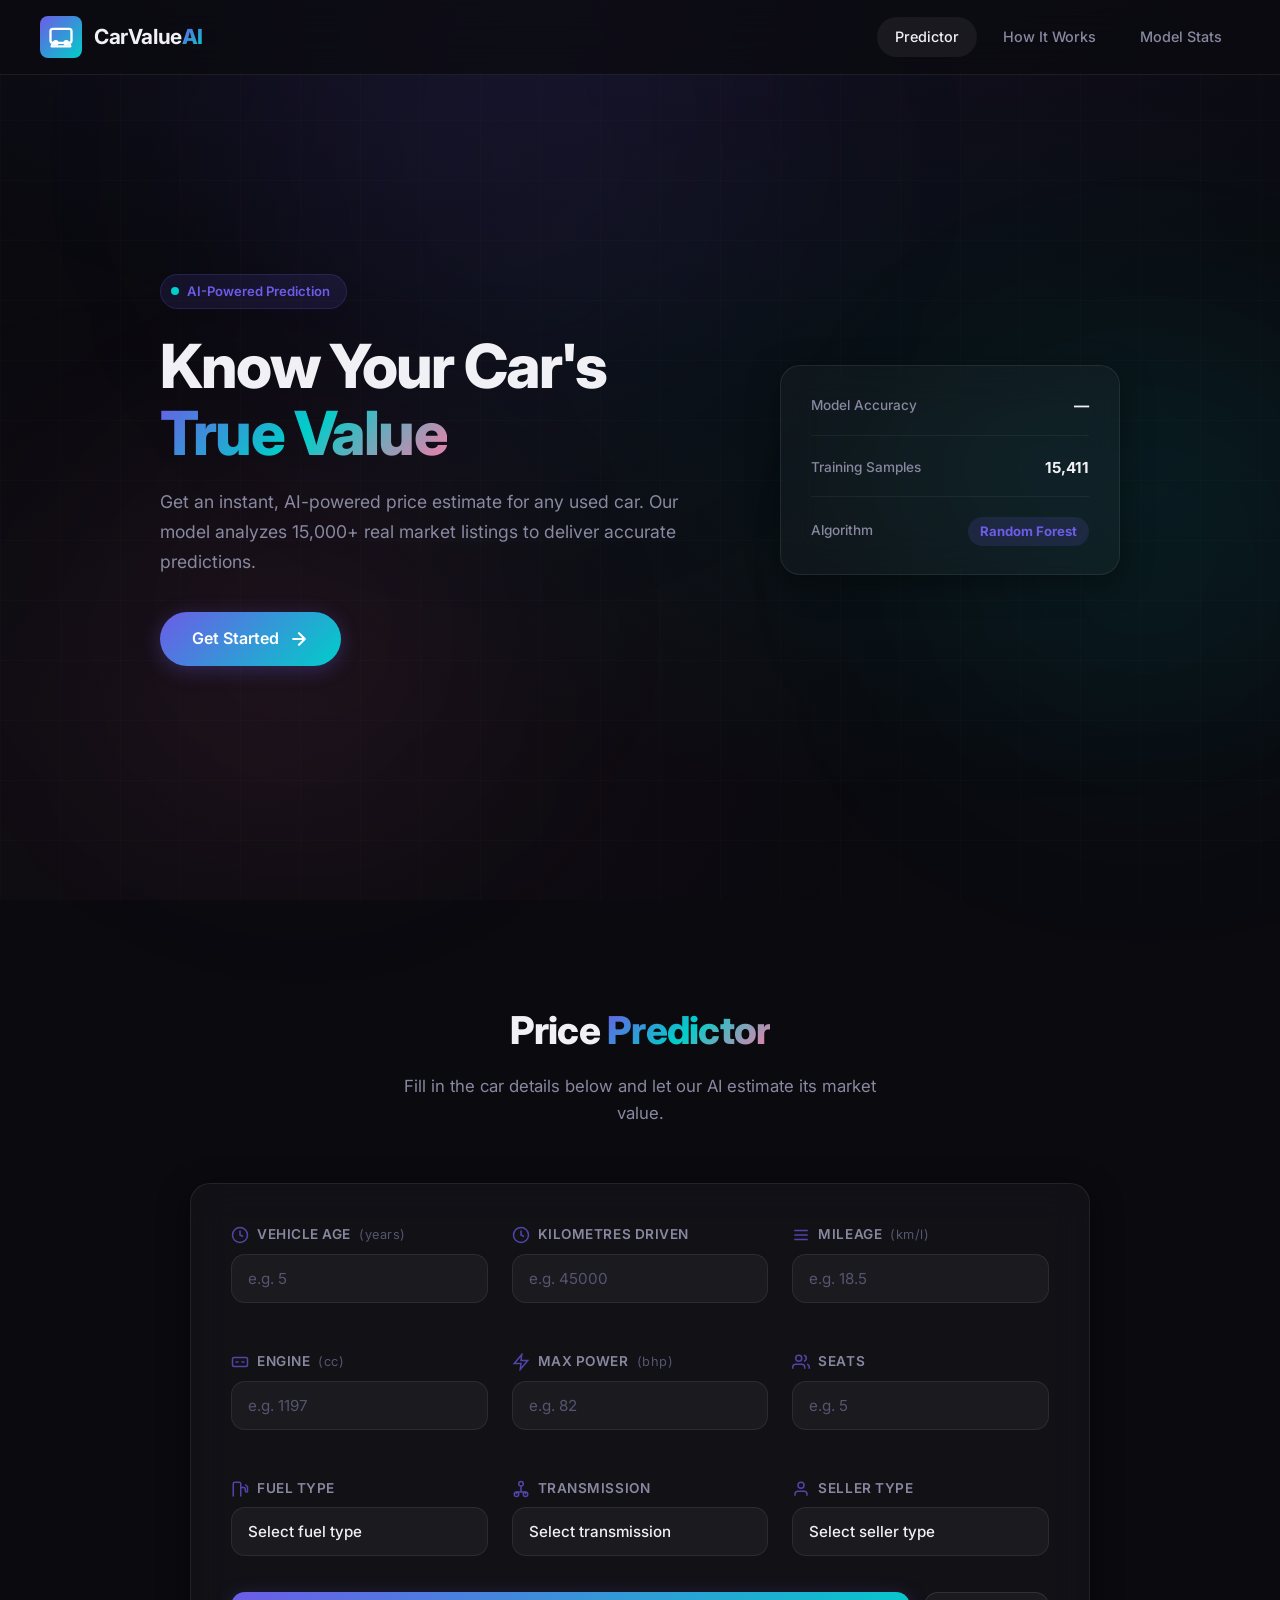
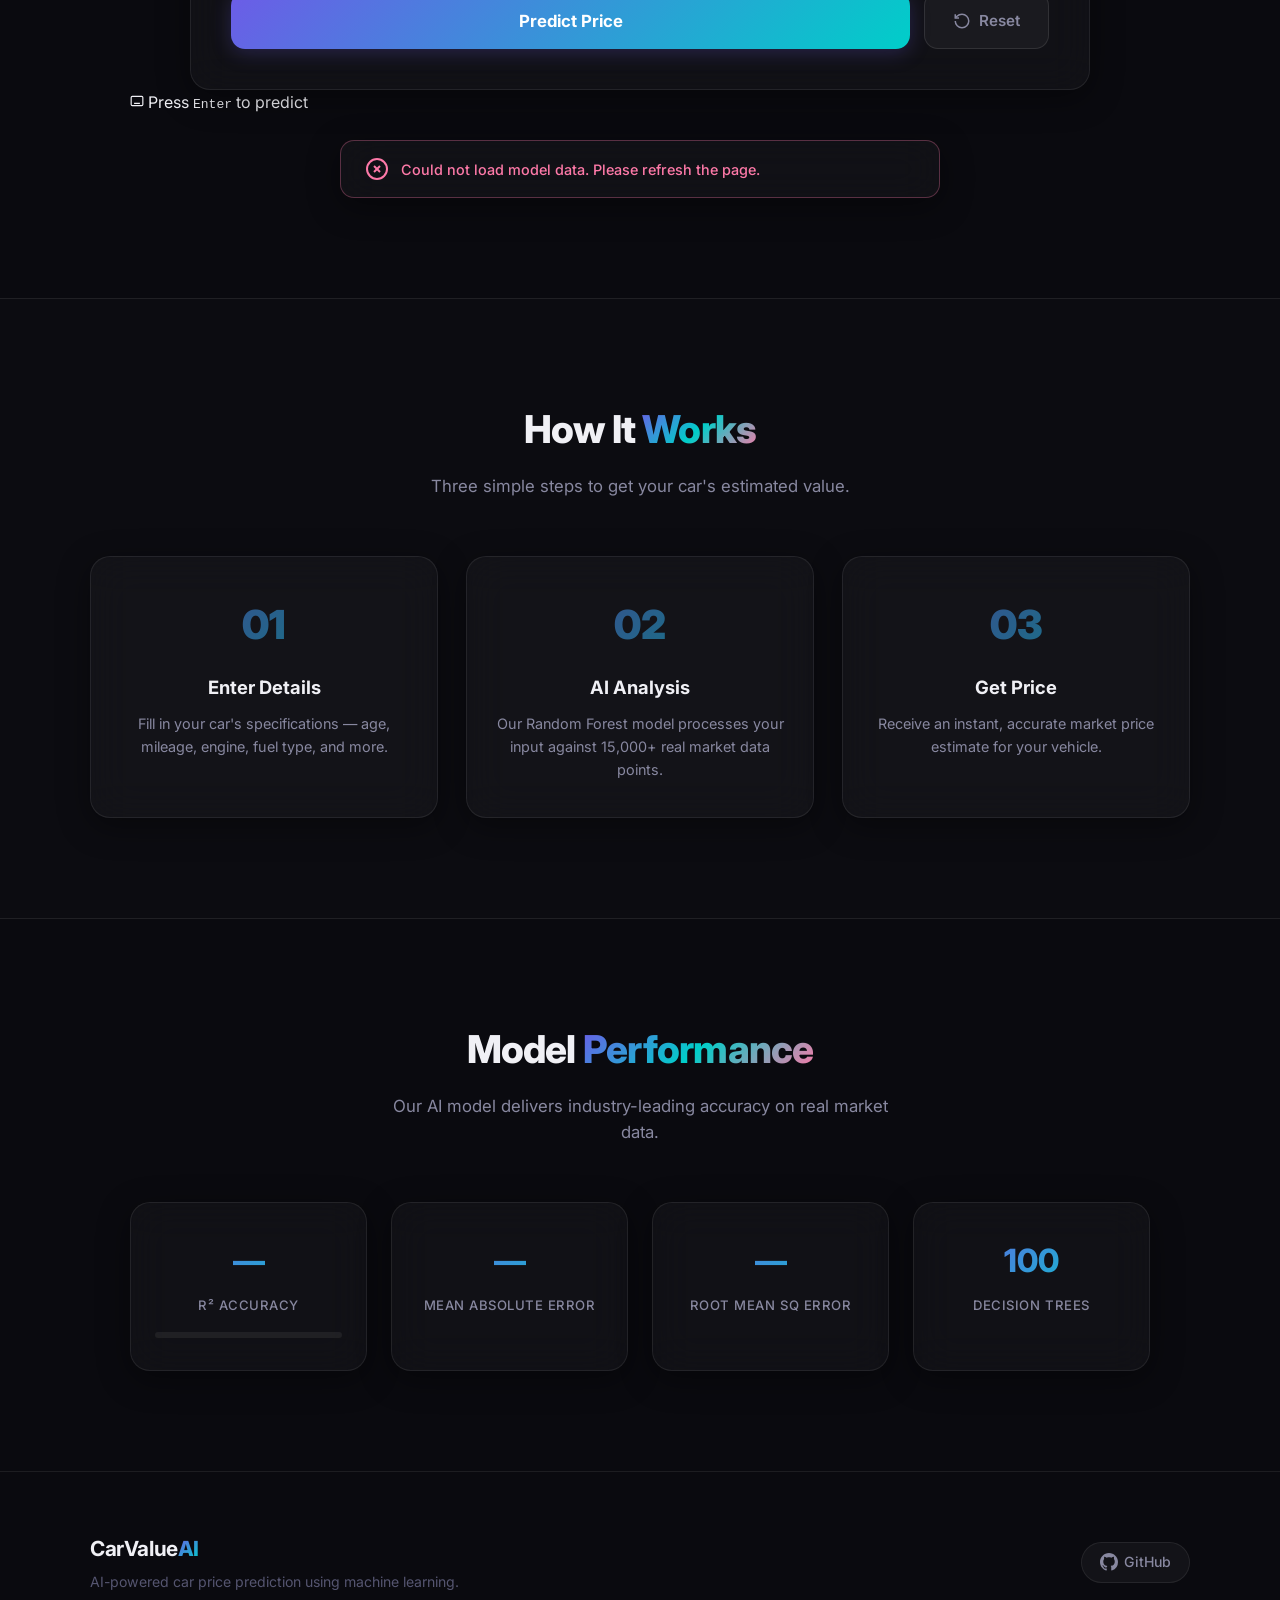
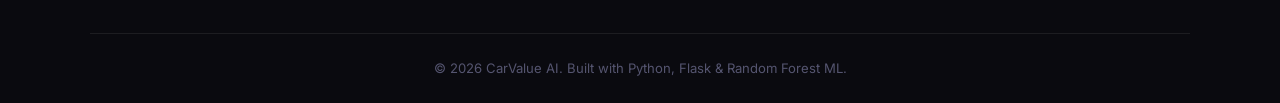
==== templates/index.html @ f53f53c6 "feat: add keyboard shortcut hint below prediction form" ====
<!DOCTYPE html>
<html lang="en">
<head>
    <meta charset="UTF-8">
    <meta name="viewport" content="width=device-width, initial-scale=1.0">
    <meta name="description" content="Predict the current market price of any used car using AI-powered machine learning. Enter car details and get instant price estimates.">
    <title>CarValue AI — Used Car Price Predictor</title>
    <link rel="icon" href="data:image/svg+xml,<svg xmlns='http://www.w3.org/2000/svg' viewBox='0 0 100 100'><text y='.9em' font-size='90'>🏎️</text></svg>">
    <meta name="theme-color" content="#6c5ce7">
    <meta property="og:title" content="CarValue AI — Used Car Price Predictor">
    <meta property="og:description" content="AI-powered car price prediction using Random Forest ML. Get instant estimates for any used car.">
    <meta property="og:type" content="website">
    <link rel="preconnect" href="https://fonts.googleapis.com">
    <link rel="preconnect" href="https://fonts.gstatic.com" crossorigin>
    <link href="https://fonts.googleapis.com/css2?family=Inter:wght@300;400;500;600;700;800;900&display=swap" rel="stylesheet">
    <link rel="stylesheet" href="/static/css/style.css">
</head>
<body>

    <!-- ========== BACKGROUND EFFECTS ========== -->
    <div class="bg-gradient"></div>
    <div class="bg-grid"></div>
    <div class="glow glow-1"></div>
    <div class="glow glow-2"></div>
    <div class="glow glow-3"></div>

    <!-- ========== NAVBAR ========== -->
    <nav class="navbar" id="navbar">
        <div class="nav-brand">
            <div class="brand-icon">
                <svg width="28" height="28" viewBox="0 0 24 24" fill="none" stroke="currentColor" stroke-width="2" stroke-linecap="round" stroke-linejoin="round">
                    <path d="M5 17h14M5 17a2 2 0 0 1-2-2V7a2 2 0 0 1 2-2h14a2 2 0 0 1 2 2v8a2 2 0 0 1-2 2M5 17l-1 3h16l-1-3"/>
                    <circle cx="7.5" cy="17" r="1.5"/><circle cx="16.5" cy="17" r="1.5"/>
                </svg>
            </div>
            <span class="brand-name">CarValue<span class="brand-ai">AI</span></span>
        </div>
        <div class="nav-links">
            <a href="#predictor" class="nav-link active">Predictor</a>
            <a href="#how-it-works" class="nav-link">How It Works</a>
            <a href="#model-stats" class="nav-link">Model Stats</a>
        </div>
    </nav>

    <!-- ========== HERO ========== -->
    <header class="hero" id="hero">
        <div class="hero-content">
            <div class="hero-badge">
                <span class="badge-dot"></span>
                AI-Powered Prediction
            </div>
            <h1 class="hero-title">
                Know Your Car's
                <span class="gradient-text">True Value</span>
            </h1>
            <p class="hero-subtitle">
                Get an instant, AI-powered price estimate for any used car. 
                Our model analyzes 15,000+ real market listings to deliver accurate predictions.
            </p>
            <a href="#predictor" class="hero-cta" id="hero-cta">
                <span>Get Started</span>
                <svg width="20" height="20" viewBox="0 0 24 24" fill="none" stroke="currentColor" stroke-width="2.5" stroke-linecap="round" stroke-linejoin="round">
                    <path d="M5 12h14M12 5l7 7-7 7"/>
                </svg>
            </a>
        </div>
        <div class="hero-visual">
            <div class="hero-card glass">
                <div class="metric-row">
                    <span class="metric-label">Model Accuracy</span>
                    <span class="metric-value" id="hero-r2">—</span>
                </div>
                <div class="metric-row">
                    <span class="metric-label">Training Samples</span>
                    <span class="metric-value">15,411</span>
                </div>
                <div class="metric-row">
                    <span class="metric-label">Algorithm</span>
                    <span class="metric-value algo-badge">Random Forest</span>
                </div>
            </div>
        </div>
    </header>

    <!-- ========== PREDICTOR SECTION ========== -->
    <section class="section" id="predictor">
        <div class="section-header">
            <h2 class="section-title">Price <span class="gradient-text">Predictor</span></h2>
            <p class="section-desc">Fill in the car details below and let our AI estimate its market value.</p>
        </div>

        <form class="predictor-form glass" id="predict-form" autocomplete="off">
            <div class="form-grid">
                <!-- Vehicle Age -->
                <div class="form-group" id="group-vehicle_age">
                    <label class="form-label" for="vehicle_age">
                        <svg width="18" height="18" viewBox="0 0 24 24" fill="none" stroke="currentColor" stroke-width="2"><circle cx="12" cy="12" r="10"/><polyline points="12 6 12 12 16 14"/></svg>
                        Vehicle Age <span class="unit">(years)</span>
                    </label>
                    <input type="number" id="vehicle_age" name="vehicle_age" class="form-input" placeholder="e.g. 5" min="0" max="30" step="1" required>
                    <span class="form-hint" id="hint-vehicle_age"></span>
                </div>

                <!-- Km Driven -->
                <div class="form-group" id="group-km_driven">
                    <label class="form-label" for="km_driven">
                        <svg width="18" height="18" viewBox="0 0 24 24" fill="none" stroke="currentColor" stroke-width="2"><path d="M12 22c5.523 0 10-4.477 10-10S17.523 2 12 2 2 6.477 2 12s4.477 10 10 10z"/><path d="M12 6v6l4 2"/></svg>
                        Kilometres Driven
                    </label>
                    <input type="number" id="km_driven" name="km_driven" class="form-input" placeholder="e.g. 45000" min="0" step="500" required>
                    <span class="form-hint" id="hint-km_driven"></span>
                </div>

                <!-- Mileage -->
                <div class="form-group" id="group-mileage">
                    <label class="form-label" for="mileage">
                        <svg width="18" height="18" viewBox="0 0 24 24" fill="none" stroke="currentColor" stroke-width="2"><path d="M3 12h18M3 6h18M3 18h18"/></svg>
                        Mileage <span class="unit">(km/l)</span>
                    </label>
                    <input type="number" id="mileage" name="mileage" class="form-input" placeholder="e.g. 18.5" min="0" step="0.1" required>
                    <span class="form-hint" id="hint-mileage"></span>
                </div>

                <!-- Engine -->
                <div class="form-group" id="group-engine">
                    <label class="form-label" for="engine">
                        <svg width="18" height="18" viewBox="0 0 24 24" fill="none" stroke="currentColor" stroke-width="2"><rect x="2" y="6" width="20" height="12" rx="2"/><path d="M6 12h4M14 12h4"/></svg>
                        Engine <span class="unit">(cc)</span>
                    </label>
                    <input type="number" id="engine" name="engine" class="form-input" placeholder="e.g. 1197" min="0" step="1" required>
                    <span class="form-hint" id="hint-engine"></span>
                </div>

                <!-- Max Power -->
                <div class="form-group" id="group-max_power">
                    <label class="form-label" for="max_power">
                        <svg width="18" height="18" viewBox="0 0 24 24" fill="none" stroke="currentColor" stroke-width="2"><polygon points="13 2 3 14 12 14 11 22 21 10 12 10 13 2"/></svg>
                        Max Power <span class="unit">(bhp)</span>
                    </label>
                    <input type="number" id="max_power" name="max_power" class="form-input" placeholder="e.g. 82" min="0" step="0.1" required>
                    <span class="form-hint" id="hint-max_power"></span>
                </div>

                <!-- Seats -->
                <div class="form-group" id="group-seats">
                    <label class="form-label" for="seats">
                        <svg width="18" height="18" viewBox="0 0 24 24" fill="none" stroke="currentColor" stroke-width="2"><path d="M17 21v-2a4 4 0 0 0-4-4H5a4 4 0 0 0-4 4v2"/><circle cx="9" cy="7" r="4"/><path d="M23 21v-2a4 4 0 0 0-3-3.87"/><path d="M16 3.13a4 4 0 0 1 0 7.75"/></svg>
                        Seats
                    </label>
                    <input type="number" id="seats" name="seats" class="form-input" placeholder="e.g. 5" min="2" max="10" step="1" required>
                    <span class="form-hint" id="hint-seats"></span>
                </div>

                <!-- Fuel Type -->
                <div class="form-group" id="group-fuel_type">
                    <label class="form-label" for="fuel_type">
                        <svg width="18" height="18" viewBox="0 0 24 24" fill="none" stroke="currentColor" stroke-width="2"><path d="M3 22V5a2 2 0 0 1 2-2h6a2 2 0 0 1 2 2v17"/><path d="M13 10h4a2 2 0 0 1 2 2v2a2 2 0 0 0 2 2 1 1 0 0 0 1-1V9l-3-3"/></svg>
                        Fuel Type
                    </label>
                    <select id="fuel_type" name="fuel_type" class="form-input form-select" required>
                        <option value="" disabled selected>Select fuel type</option>
                    </select>
                </div>

                <!-- Transmission -->
                <div class="form-group" id="group-transmission_type">
                    <label class="form-label" for="transmission_type">
                        <svg width="18" height="18" viewBox="0 0 24 24" fill="none" stroke="currentColor" stroke-width="2"><circle cx="12" cy="5" r="3"/><line x1="12" y1="8" x2="12" y2="16"/><circle cx="6" cy="19" r="3"/><circle cx="18" cy="19" r="3"/><line x1="6" y1="16" x2="6" y2="19"/><line x1="18" y1="16" x2="18" y2="19"/><line x1="6" y1="16" x2="18" y2="16"/></svg>
                        Transmission
                    </label>
                    <select id="transmission_type" name="transmission_type" class="form-input form-select" required>
                        <option value="" disabled selected>Select transmission</option>
                    </select>
                </div>

                <!-- Seller Type -->
                <div class="form-group" id="group-seller_type">
                    <label class="form-label" for="seller_type">
                        <svg width="18" height="18" viewBox="0 0 24 24" fill="none" stroke="currentColor" stroke-width="2"><path d="M20 21v-2a4 4 0 0 0-4-4H8a4 4 0 0 0-4 4v2"/><circle cx="12" cy="7" r="4"/></svg>
                        Seller Type
                    </label>
                    <select id="seller_type" name="seller_type" class="form-input form-select" required>
                        <option value="" disabled selected>Select seller type</option>
                    </select>
                </div>
            </div>

            <!-- Buttons -->
            <div class="form-buttons">
                <button type="submit" class="btn-predict" id="btn-predict">
                    <span class="btn-text">Predict Price</span>
                    <span class="btn-loader" id="btn-loader">
                        <svg class="spinner" width="22" height="22" viewBox="0 0 24 24" fill="none" stroke="currentColor" stroke-width="2.5"><path d="M12 2v4M12 18v4M4.93 4.93l2.83 2.83M16.24 16.24l2.83 2.83M2 12h4M18 12h4M4.93 19.07l2.83-2.83M16.24 7.76l2.83-2.83"/></svg>
                    </span>
                </button>
                <button type="reset" class="btn-reset" id="btn-reset">
                    <svg width="18" height="18" viewBox="0 0 24 24" fill="none" stroke="currentColor" stroke-width="2"><path d="M3 12a9 9 0 1 0 9-9 9.75 9.75 0 0 0-6.74 2.74L3 8"/><path d="M3 3v5h5"/></svg>
                    <span>Reset</span>
                </button>
            </div>
        </form>
        <p class="keyboard-hint">
            <svg width="14" height="14" viewBox="0 0 24 24" fill="none" stroke="currentColor" stroke-width="2"><rect x="2" y="4" width="20" height="16" rx="2"/><path d="M6 8h.01M10 8h.01M14 8h.01M18 8h.01M8 12h.01M12 12h.01M16 12h.01M7 16h10"/></svg>
            Press <kbd>Enter</kbd> to predict
        </p>
        <!-- Result Card -->
        <div class="result-container" id="result-container">
            <div class="result-card glass" id="result-card">
                <div class="result-header">
                    <div class="result-icon">
                        <svg width="32" height="32" viewBox="0 0 24 24" fill="none" stroke="currentColor" stroke-width="2"><path d="M12 2l3.09 6.26L22 9.27l-5 4.87 1.18 6.88L12 17.77l-6.18 3.25L7 14.14 2 9.27l6.91-1.01L12 2z"/></svg>
                    </div>
                    <h3 class="result-title">Estimated Market Price</h3>
                </div>
                <div class="result-price" id="result-price">—</div>
                <p class="result-note">
                    <svg width="14" height="14" viewBox="0 0 24 24" fill="none" stroke="currentColor" stroke-width="2"><circle cx="12" cy="12" r="10"/><line x1="12" y1="16" x2="12" y2="12"/><line x1="12" y1="8" x2="12.01" y2="8"/></svg>
                    Based on analysis of 15,000+ real market listings using Random Forest ML model
                </p>
            </div>
        </div>

        <!-- Error -->
        <div class="error-container" id="error-container">
            <div class="error-card glass">
                <svg width="24" height="24" viewBox="0 0 24 24" fill="none" stroke="currentColor" stroke-width="2"><circle cx="12" cy="12" r="10"/><line x1="15" y1="9" x2="9" y2="15"/><line x1="9" y1="9" x2="15" y2="15"/></svg>
                <span id="error-message">Something went wrong</span>
            </div>
        </div>
    </section>

    <!-- ========== HOW IT WORKS ========== -->
    <section class="section section-alt" id="how-it-works">
        <div class="section-header">
            <h2 class="section-title">How It <span class="gradient-text">Works</span></h2>
            <p class="section-desc">Three simple steps to get your car's estimated value.</p>
        </div>
        <div class="steps-grid">
            <div class="step-card glass">
                <div class="step-number">01</div>
                <h3 class="step-title">Enter Details</h3>
                <p class="step-desc">Fill in your car's specifications — age, mileage, engine, fuel type, and more.</p>
            </div>
            <div class="step-card glass">
                <div class="step-number">02</div>
                <h3 class="step-title">AI Analysis</h3>
                <p class="step-desc">Our Random Forest model processes your input against 15,000+ real market data points.</p>
            </div>
            <div class="step-card glass">
                <div class="step-number">03</div>
                <h3 class="step-title">Get Price</h3>
                <p class="step-desc">Receive an instant, accurate market price estimate for your vehicle.</p>
            </div>
        </div>
    </section>

    <!-- ========== MODEL STATS ========== -->
    <section class="section" id="model-stats">
        <div class="section-header">
            <h2 class="section-title">Model <span class="gradient-text">Performance</span></h2>
            <p class="section-desc">Our AI model delivers industry-leading accuracy on real market data.</p>
        </div>
        <div class="stats-grid">
            <div class="stat-card glass">
                <div class="stat-value" id="stat-r2">—</div>
                <div class="stat-label">R² Accuracy</div>
                <div class="stat-bar"><div class="stat-bar-fill" id="bar-r2"></div></div>
            </div>
            <div class="stat-card glass">
                <div class="stat-value" id="stat-mae">—</div>
                <div class="stat-label">Mean Absolute Error</div>
            </div>
            <div class="stat-card glass">
                <div class="stat-value" id="stat-rmse">—</div>
                <div class="stat-label">Root Mean Sq Error</div>
            </div>
            <div class="stat-card glass">
                <div class="stat-value">100</div>
                <div class="stat-label">Decision Trees</div>
            </div>
        </div>
    </section>

    <!-- ========== FOOTER ========== -->
    <footer class="footer">
        <div class="footer-content">
            <div class="footer-brand">
                <span class="brand-name">CarValue<span class="brand-ai">AI</span></span>
                <p>AI-powered car price prediction using machine learning.</p>
            </div>
            <div class="footer-links">
                <a href="https://github.com/AlgorithnicMind/Car-predict" target="_blank" class="footer-link">
                    <svg width="18" height="18" viewBox="0 0 24 24" fill="currentColor"><path d="M12 0C5.37 0 0 5.37 0 12c0 5.31 3.435 9.795 8.205 11.385.6.105.825-.255.825-.57 0-.285-.015-1.23-.015-2.235-3.015.555-3.795-.735-4.035-1.41-.135-.345-.72-1.41-1.23-1.695-.42-.225-1.02-.78-.015-.795.945-.015 1.62.87 1.845 1.23 1.08 1.815 2.805 1.305 3.495.99.105-.78.42-1.305.765-1.605-2.67-.3-5.46-1.335-5.46-5.925 0-1.305.465-2.385 1.23-3.225-.12-.3-.54-1.53.12-3.18 0 0 1.005-.315 3.3 1.23.96-.27 1.98-.405 3-.405s2.04.135 3 .405c2.295-1.56 3.3-1.23 3.3-1.23.66 1.65.24 2.88.12 3.18.765.84 1.23 1.905 1.23 3.225 0 4.605-2.805 5.625-5.475 5.925.435.375.81 1.095.81 2.22 0 1.605-.015 2.895-.015 3.3 0 .315.225.69.825.57A12.02 12.02 0 0 0 24 12c0-6.63-5.37-12-12-12z"/></svg>
                    GitHub
                </a>
            </div>
        </div>
        <div class="footer-bottom">
            <p>&copy; 2026 CarValue AI. Built with Python, Flask & Random Forest ML.</p>
        </div>
    </footer>

    <script src="/static/js/app.js"></script>
</body>
</html>
---- static/css/style.css ----
/* ============================================================
   CarValue AI — Premium Stylesheet
   ============================================================ */

/* ---------- CSS Variables ---------- */
:root {
    --bg-primary: #0a0a0f;
    --bg-secondary: #12121a;
    --bg-card: rgba(18, 18, 30, 0.6);
    --bg-glass: rgba(255, 255, 255, 0.03);
    --border-glass: rgba(255, 255, 255, 0.08);

    --text-primary: #f0f0f5;
    --text-secondary: #8888a0;
    --text-muted: #555570;

    --accent-1: #6c5ce7;
    --accent-2: #00cec9;
    --accent-3: #fd79a8;
    --gradient-main: linear-gradient(135deg, #6c5ce7, #00cec9);
    --gradient-warm: linear-gradient(135deg, #fd79a8, #f8b500);
    --gradient-hero: linear-gradient(135deg, #6c5ce7 0%, #00cec9 50%, #fd79a8 100%);

    --radius-sm: 8px;
    --radius-md: 14px;
    --radius-lg: 20px;
    --radius-xl: 28px;

    --shadow-sm: 0 2px 8px rgba(0, 0, 0, 0.3);
    --shadow-md: 0 8px 32px rgba(0, 0, 0, 0.4);
    --shadow-lg: 0 16px 64px rgba(0, 0, 0, 0.5);
    --shadow-glow: 0 0 40px rgba(108, 92, 231, 0.15);

    --transition-fast: 0.2s cubic-bezier(0.4, 0, 0.2, 1);
    --transition-smooth: 0.4s cubic-bezier(0.4, 0, 0.2, 1);
    --transition-bounce: 0.5s cubic-bezier(0.34, 1.56, 0.64, 1);

    --font-main: 'Inter', -apple-system, BlinkMacSystemFont, 'Segoe UI', sans-serif;
}


/* ---------- Reset ---------- */
*, *::before, *::after {
    margin: 0;
    padding: 0;
    box-sizing: border-box;
}

html {
    scroll-behavior: smooth;
    scroll-padding-top: 80px;
}

body {
    font-family: var(--font-main);
    background: var(--bg-primary);
    color: var(--text-primary);
    line-height: 1.6;
    overflow-x: hidden;
    -webkit-font-smoothing: antialiased;
    -moz-osx-font-smoothing: grayscale;
}

a {
    text-decoration: none;
    color: inherit;
}

img {
    max-width: 100%;
}


/* ---------- Background Effects ---------- */
.bg-gradient {
    position: fixed;
    inset: 0;
    background: radial-gradient(ellipse 80% 60% at 50% -20%, rgba(108, 92, 231, 0.12), transparent),
                radial-gradient(ellipse 60% 40% at 80% 50%, rgba(0, 206, 201, 0.06), transparent),
                radial-gradient(ellipse 50% 50% at 20% 80%, rgba(253, 121, 168, 0.05), transparent);
    pointer-events: none;
    z-index: 0;
}

.bg-grid {
    position: fixed;
    inset: 0;
    background-image:
        linear-gradient(rgba(255, 255, 255, 0.015) 1px, transparent 1px),
        linear-gradient(90deg, rgba(255, 255, 255, 0.015) 1px, transparent 1px);
    background-size: 60px 60px;
    pointer-events: none;
    z-index: 0;
}

.glow {
    position: fixed;
    border-radius: 50%;
    filter: blur(120px);
    pointer-events: none;
    z-index: 0;
    animation: float 15s ease-in-out infinite;
}

.glow-1 {
    width: 500px; height: 500px;
    top: -10%; left: 20%;
    background: rgba(108, 92, 231, 0.08);
    animation-delay: 0s;
}

.glow-2 {
    width: 400px; height: 400px;
    top: 40%; right: -5%;
    background: rgba(0, 206, 201, 0.06);
    animation-delay: -5s;
}

.glow-3 {
    width: 350px; height: 350px;
    bottom: 10%; left: 10%;
    background: rgba(253, 121, 168, 0.05);
    animation-delay: -10s;
}

@keyframes float {
    0%, 100% { transform: translate(0, 0) scale(1); }
    33%      { transform: translate(30px, -30px) scale(1.05); }
    66%      { transform: translate(-20px, 20px) scale(0.95); }
}


/* ---------- Glassmorphism Utility ---------- */
.glass {
    background: var(--bg-glass);
    backdrop-filter: blur(20px);
    -webkit-backdrop-filter: blur(20px);
    border: 1px solid var(--border-glass);
    box-shadow: var(--shadow-md);
}


/* ---------- Gradient Text ---------- */
.gradient-text {
    background: var(--gradient-hero);
    -webkit-background-clip: text;
    -webkit-text-fill-color: transparent;
    background-clip: text;
}


/* ---------- Navbar ---------- */
.navbar {
    position: fixed;
    top: 0;
    left: 0;
    right: 0;
    z-index: 1000;
    display: flex;
    align-items: center;
    justify-content: space-between;
    padding: 16px 40px;
    background: rgba(10, 10, 15, 0.7);
    backdrop-filter: blur(20px);
    -webkit-backdrop-filter: blur(20px);
    border-bottom: 1px solid var(--border-glass);
    transition: var(--transition-smooth);
}

.nav-brand {
    display: flex;
    align-items: center;
    gap: 12px;
}

.brand-icon {
    width: 42px;
    height: 42px;
    display: flex;
    align-items: center;
    justify-content: center;
    background: var(--gradient-main);
    border-radius: var(--radius-sm);
    color: white;
}

.brand-name {
    font-size: 1.3rem;
    font-weight: 700;
    letter-spacing: -0.02em;
}

.brand-ai {
    background: var(--gradient-main);
    -webkit-background-clip: text;
    -webkit-text-fill-color: transparent;
    background-clip: text;
    font-weight: 800;
}

.nav-links {
    display: flex;
    gap: 8px;
}

.nav-link {
    padding: 8px 18px;
    border-radius: var(--radius-xl);
    font-size: 0.9rem;
    font-weight: 500;
    color: var(--text-secondary);
    transition: var(--transition-fast);
}

.nav-link:hover,
.nav-link.active {
    color: var(--text-primary);
    background: rgba(255, 255, 255, 0.06);
}


/* ---------- Hero ---------- */
.hero {
    position: relative;
    z-index: 1;
    min-height: 100vh;
    display: flex;
    align-items: center;
    justify-content: center;
    gap: 60px;
    padding: 120px 40px 80px;
    max-width: 1200px;
    margin: 0 auto;
}

.hero-content {
    flex: 1;
    max-width: 560px;
}

.hero-badge {
    display: inline-flex;
    align-items: center;
    gap: 8px;
    padding: 6px 16px 6px 10px;
    border-radius: var(--radius-xl);
    background: rgba(108, 92, 231, 0.12);
    border: 1px solid rgba(108, 92, 231, 0.2);
    font-size: 0.82rem;
    font-weight: 600;
    color: var(--accent-1);
    margin-bottom: 24px;
    animation: fadeInUp 0.8s ease-out;
}

.badge-dot {
    width: 8px;
    height: 8px;
    border-radius: 50%;
    background: var(--accent-2);
    animation: pulse 2s ease-in-out infinite;
}

@keyframes pulse {
    0%, 100% { opacity: 1; transform: scale(1); }
    50%      { opacity: 0.5; transform: scale(0.8); }
}

.hero-title {
    font-size: clamp(2.5rem, 5vw, 3.8rem);
    font-weight: 800;
    line-height: 1.1;
    letter-spacing: -0.03em;
    margin-bottom: 20px;
    animation: fadeInUp 0.8s ease-out 0.1s backwards;
}

.hero-subtitle {
    font-size: 1.1rem;
    color: var(--text-secondary);
    line-height: 1.7;
    margin-bottom: 36px;
    animation: fadeInUp 0.8s ease-out 0.2s backwards;
}

.hero-cta {
    display: inline-flex;
    align-items: center;
    gap: 10px;
    padding: 14px 32px;
    background: var(--gradient-main);
    border-radius: var(--radius-xl);
    font-size: 1rem;
    font-weight: 600;
    color: white;
    transition: var(--transition-smooth);
    animation: fadeInUp 0.8s ease-out 0.3s backwards;
    box-shadow: 0 4px 20px rgba(108, 92, 231, 0.3);
}

.hero-cta:hover {
    transform: translateY(-2px);
    box-shadow: 0 8px 30px rgba(108, 92, 231, 0.4);
}

.hero-cta svg {
    transition: transform var(--transition-fast);
}

.hero-cta:hover svg {
    transform: translateX(4px);
}


/* Hero Visual Card */
.hero-visual {
    flex: 0 0 340px;
    animation: fadeInUp 0.8s ease-out 0.4s backwards;
}

.hero-card {
    padding: 28px 30px;
    border-radius: var(--radius-lg);
    display: flex;
    flex-direction: column;
    gap: 20px;
}

.metric-row {
    display: flex;
    align-items: center;
    justify-content: space-between;
    padding-bottom: 16px;
    border-bottom: 1px solid rgba(255, 255, 255, 0.05);
}

.metric-row:last-child {
    padding-bottom: 0;
    border-bottom: none;
}

.metric-label {
    font-size: 0.85rem;
    color: var(--text-secondary);
    font-weight: 500;
}

.metric-value {
    font-size: 0.95rem;
    font-weight: 700;
    color: var(--text-primary);
}

.algo-badge {
    padding: 4px 12px;
    border-radius: var(--radius-xl);
    background: rgba(108, 92, 231, 0.15);
    color: var(--accent-1);
    font-size: 0.82rem;
}


/* ---------- Sections ---------- */
.section {
    position: relative;
    z-index: 1;
    max-width: 1100px;
    margin: 0 auto;
    padding: 100px 40px;
}

.section-alt {
    background: rgba(255, 255, 255, 0.01);
    max-width: 100%;
    border-top: 1px solid var(--border-glass);
    border-bottom: 1px solid var(--border-glass);
}

.section-alt > * {
    max-width: 1100px;
    margin-left: auto;
    margin-right: auto;
}

.section-header {
    text-align: center;
    margin-bottom: 56px;
}

.section-title {
    font-size: clamp(1.8rem, 3vw, 2.6rem);
    font-weight: 800;
    letter-spacing: -0.02em;
    margin-bottom: 12px;
}

.section-desc {
    font-size: 1.05rem;
    color: var(--text-secondary);
    max-width: 500px;
    margin: 0 auto;
}


/* ---------- Predictor Form ---------- */
.predictor-form {
    padding: 40px;
    border-radius: var(--radius-lg);
    max-width: 900px;
    margin: 0 auto;
}

.form-grid {
    display: grid;
    grid-template-columns: repeat(3, 1fr);
    gap: 24px;
    margin-bottom: 36px;
}

.form-group {
    display: flex;
    flex-direction: column;
    gap: 8px;
}

.form-label {
    display: flex;
    align-items: center;
    gap: 8px;
    font-size: 0.85rem;
    font-weight: 600;
    color: var(--text-secondary);
    text-transform: uppercase;
    letter-spacing: 0.04em;
}

.form-label svg {
    color: var(--accent-1);
    opacity: 0.7;
}

.unit {
    font-weight: 400;
    text-transform: none;
    color: var(--text-muted);
    font-size: 0.8rem;
}

.form-input {
    width: 100%;
    padding: 14px 16px;
    background: rgba(255, 255, 255, 0.04);
    border: 1px solid rgba(255, 255, 255, 0.08);
    border-radius: var(--radius-md);
    color: var(--text-primary);
    font-family: var(--font-main);
    font-size: 0.95rem;
    font-weight: 500;
    transition: var(--transition-fast);
    outline: none;
}

.form-input::placeholder {
    color: var(--text-muted);
    font-weight: 400;
}

.form-input:hover {
    border-color: rgba(255, 255, 255, 0.15);
    background: rgba(255, 255, 255, 0.06);
}

.form-input:focus {
    border-color: var(--accent-1);
    background: rgba(108, 92, 231, 0.06);
    box-shadow: 0 0 0 3px rgba(108, 92, 231, 0.1);
}

.form-select {
    appearance: none;
    cursor: pointer;
    background-image: url("data:image/svg+xml,%3Csvg width='12' height='12' viewBox='0 0 24 24' fill='none' stroke='%238888a0' stroke-width='2.5'%3E%3Cpath d='M6 9l6 6 6-6'/%3E%3C/svg%3E");
    background-repeat: no-repeat;
    background-position: right 14px center;
    padding-right: 40px;
}

.form-select option {
    background: var(--bg-secondary);
    color: var(--text-primary);
}

.form-hint {
    font-size: 0.75rem;
    color: var(--text-muted);
    min-height: 16px;
}


/* ---------- Predict Button ---------- */
.btn-predict {
    display: flex;
    align-items: center;
    justify-content: center;
    gap: 10px;
    width: 100%;
    padding: 18px;
    background: var(--gradient-main);
    border: none;
    border-radius: var(--radius-md);
    color: white;
    font-family: var(--font-main);
    font-size: 1.05rem;
    font-weight: 700;
    cursor: pointer;
    transition: var(--transition-smooth);
    position: relative;
    overflow: hidden;
    box-shadow: 0 4px 20px rgba(108, 92, 231, 0.25);
}

.btn-predict::before {
    content: '';
    position: absolute;
    inset: 0;
    background: linear-gradient(135deg, rgba(255,255,255,0.15), transparent);
    opacity: 0;
    transition: var(--transition-fast);
}

.btn-predict:hover {
    transform: translateY(-2px);
    box-shadow: 0 8px 30px rgba(108, 92, 231, 0.4);
}

.btn-predict:hover::before {
    opacity: 1;
}

.btn-predict:active {
    transform: translateY(0);
}

.btn-loader {
    display: none;
}

.btn-predict.loading .btn-text {
    display: none;
}

.btn-predict.loading .btn-loader {
    display: flex;
}

.spinner {
    animation: spin 1s linear infinite;
}

@keyframes spin {
    from { transform: rotate(0deg); }
    to   { transform: rotate(360deg); }
}
/* ---------- Form Buttons ---------- */
.form-buttons {
    display: flex;
    gap: 14px;
}

.form-buttons .btn-predict {
    flex: 1;
}

.btn-reset {
    display: flex;
    align-items: center;
    justify-content: center;
    gap: 8px;
    padding: 18px 28px;
    background: rgba(255, 255, 255, 0.04);
    border: 1px solid rgba(255, 255, 255, 0.1);
    border-radius: var(--radius-md);
    color: var(--text-secondary);
    font-family: var(--font-main);
    font-size: 0.95rem;
    font-weight: 600;
    cursor: pointer;
    transition: var(--transition-fast);
}

.btn-reset:hover {
    background: rgba(255, 255, 255, 0.08);
    color: var(--text-primary);
    border-color: rgba(255, 255, 255, 0.2);
}

.btn-reset:active {
    transform: scale(0.98);
}


/* ---------- Result Card ---------- */
.result-container {
    display: none;
    max-width: 600px;
    margin: 40px auto 0;
    animation: resultPop 0.6s var(--transition-bounce);
}

.result-container.show {
    display: block;
}

.result-card {
    padding: 44px 40px;
    border-radius: var(--radius-lg);
    text-align: center;
    border-color: rgba(108, 92, 231, 0.2);
    position: relative;
    overflow: hidden;
}

.result-card::before {
    content: '';
    position: absolute;
    top: 0;
    left: 0;
    right: 0;
    height: 3px;
    background: var(--gradient-main);
}

.result-header {
    display: flex;
    flex-direction: column;
    align-items: center;
    gap: 12px;
    margin-bottom: 24px;
}

.result-icon {
    width: 56px;
    height: 56px;
    display: flex;
    align-items: center;
    justify-content: center;
    background: rgba(108, 92, 231, 0.12);
    border-radius: 50%;
    color: var(--accent-1);
}

.result-title {
    font-size: 1rem;
    font-weight: 600;
    color: var(--text-secondary);
    text-transform: uppercase;
    letter-spacing: 0.06em;
}

.result-price {
    font-size: clamp(2.2rem, 5vw, 3.5rem);
    font-weight: 900;
    letter-spacing: -0.02em;
    background: var(--gradient-hero);
    -webkit-background-clip: text;
    -webkit-text-fill-color: transparent;
    background-clip: text;
    margin-bottom: 20px;
    line-height: 1.2;
}

.result-note {
    display: flex;
    align-items: center;
    justify-content: center;
    gap: 6px;
    font-size: 0.82rem;
    color: var(--text-muted);
}

@keyframes resultPop {
    0%   { opacity: 0; transform: translateY(20px) scale(0.95); }
    100% { opacity: 1; transform: translateY(0) scale(1); }
}


/* ---------- Error ---------- */
.error-container {
    display: none;
    max-width: 600px;
    margin: 24px auto 0;
}

.error-container.show {
    display: block;
    animation: fadeInUp 0.4s ease-out;
}

.error-card {
    display: flex;
    align-items: center;
    gap: 12px;
    padding: 16px 24px;
    border-radius: var(--radius-md);
    border-color: rgba(253, 121, 168, 0.3);
    color: var(--accent-3);
    font-size: 0.9rem;
    font-weight: 500;
}


/* ---------- Steps ---------- */
.steps-grid {
    display: grid;
    grid-template-columns: repeat(3, 1fr);
    gap: 28px;
}

.step-card {
    padding: 36px 28px;
    border-radius: var(--radius-lg);
    text-align: center;
    transition: var(--transition-smooth);
}

.step-card:hover {
    transform: translateY(-6px);
    border-color: rgba(108, 92, 231, 0.2);
    box-shadow: var(--shadow-glow);
}

.step-number {
    font-size: 2.5rem;
    font-weight: 900;
    background: var(--gradient-main);
    -webkit-background-clip: text;
    -webkit-text-fill-color: transparent;
    background-clip: text;
    margin-bottom: 16px;
    opacity: 0.6;
}

.step-title {
    font-size: 1.15rem;
    font-weight: 700;
    margin-bottom: 10px;
}

.step-desc {
    font-size: 0.9rem;
    color: var(--text-secondary);
    line-height: 1.6;
}


/* ---------- Stats ---------- */
.stats-grid {
    display: grid;
    grid-template-columns: repeat(4, 1fr);
    gap: 24px;
}

.stat-card {
    padding: 32px 24px;
    border-radius: var(--radius-lg);
    text-align: center;
    transition: var(--transition-smooth);
}

.stat-card:hover {
    transform: translateY(-4px);
    border-color: rgba(108, 92, 231, 0.15);
}

.stat-value {
    font-size: 2rem;
    font-weight: 800;
    margin-bottom: 8px;
    background: var(--gradient-main);
    -webkit-background-clip: text;
    -webkit-text-fill-color: transparent;
    background-clip: text;
}

.stat-label {
    font-size: 0.82rem;
    color: var(--text-secondary);
    font-weight: 500;
    text-transform: uppercase;
    letter-spacing: 0.04em;
}

.stat-bar {
    margin-top: 16px;
    height: 6px;
    background: rgba(255, 255, 255, 0.06);
    border-radius: 3px;
    overflow: hidden;
}

.stat-bar-fill {
    height: 100%;
    background: var(--gradient-main);
    border-radius: 3px;
    width: 0%;
    transition: width 1.5s cubic-bezier(0.4, 0, 0.2, 1);
}


/* ---------- Footer ---------- */
.footer {
    position: relative;
    z-index: 1;
    border-top: 1px solid var(--border-glass);
    padding: 60px 40px 24px;
}

.footer-content {
    max-width: 1100px;
    margin: 0 auto;
    display: flex;
    align-items: center;
    justify-content: space-between;
    margin-bottom: 40px;
}

.footer-brand p {
    color: var(--text-muted);
    font-size: 0.88rem;
    margin-top: 6px;
}

.footer-links {
    display: flex;
    gap: 16px;
}

.footer-link {
    display: flex;
    align-items: center;
    gap: 6px;
    padding: 8px 18px;
    border-radius: var(--radius-xl);
    background: rgba(255, 255, 255, 0.04);
    border: 1px solid var(--border-glass);
    font-size: 0.88rem;
    font-weight: 500;
    color: var(--text-secondary);
    transition: var(--transition-fast);
}

.footer-link:hover {
    background: rgba(255, 255, 255, 0.08);
    color: var(--text-primary);
}

.footer-bottom {
    max-width: 1100px;
    margin: 0 auto;
    text-align: center;
    padding-top: 24px;
    border-top: 1px solid var(--border-glass);
}

.footer-bottom p {
    font-size: 0.82rem;
    color: var(--text-muted);
}


/* ---------- Animations ---------- */
@keyframes fadeInUp {
    from {
        opacity: 0;
        transform: translateY(24px);
    }
    to {
        opacity: 1;
        transform: translateY(0);
    }
}


/* ---------- Responsive ---------- */
@media (max-width: 900px) {
    .hero {
        flex-direction: column;
        text-align: center;
        padding-top: 100px;
        gap: 40px;
    }

    .hero-visual {
        flex: auto;
        width: 100%;
        max-width: 400px;
    }

    .form-grid {
        grid-template-columns: repeat(2, 1fr);
    }

    .steps-grid {
        grid-template-columns: 1fr;
        gap: 20px;
    }

    .stats-grid {
        grid-template-columns: repeat(2, 1fr);
    }
}

@media (max-width: 600px) {
    .navbar {
        padding: 12px 20px;
    }

    .nav-links {
        display: none;
    }

    .hero {
        padding: 90px 20px 60px;
    }

    .section {
        padding: 60px 20px;
    }

    .predictor-form {
        padding: 24px 20px;
    }

    .form-grid {
        grid-template-columns: 1fr;
    }

    .stats-grid {
        grid-template-columns: 1fr;
    }

    .footer-content {
        flex-direction: column;
        gap: 24px;
        text-align: center;
    }

    .result-card {
        padding: 32px 24px;
    }
}


/* ---------- Custom Scrollbar ---------- */
::-webkit-scrollbar {
    width: 8px;
}

::-webkit-scrollbar-track {
    background: var(--bg-primary);
}

::-webkit-scrollbar-thumb {
    background: rgba(108, 92, 231, 0.3);
    border-radius: 4px;
}

::-webkit-scrollbar-thumb:hover {
    background: rgba(108, 92, 231, 0.5);
}


/* ---------- Text Selection ---------- */
::selection {
    background: rgba(108, 92, 231, 0.3);
    color: var(--text-primary);
}

::-moz-selection {
    background: rgba(108, 92, 231, 0.3);
    color: var(--text-primary);
}
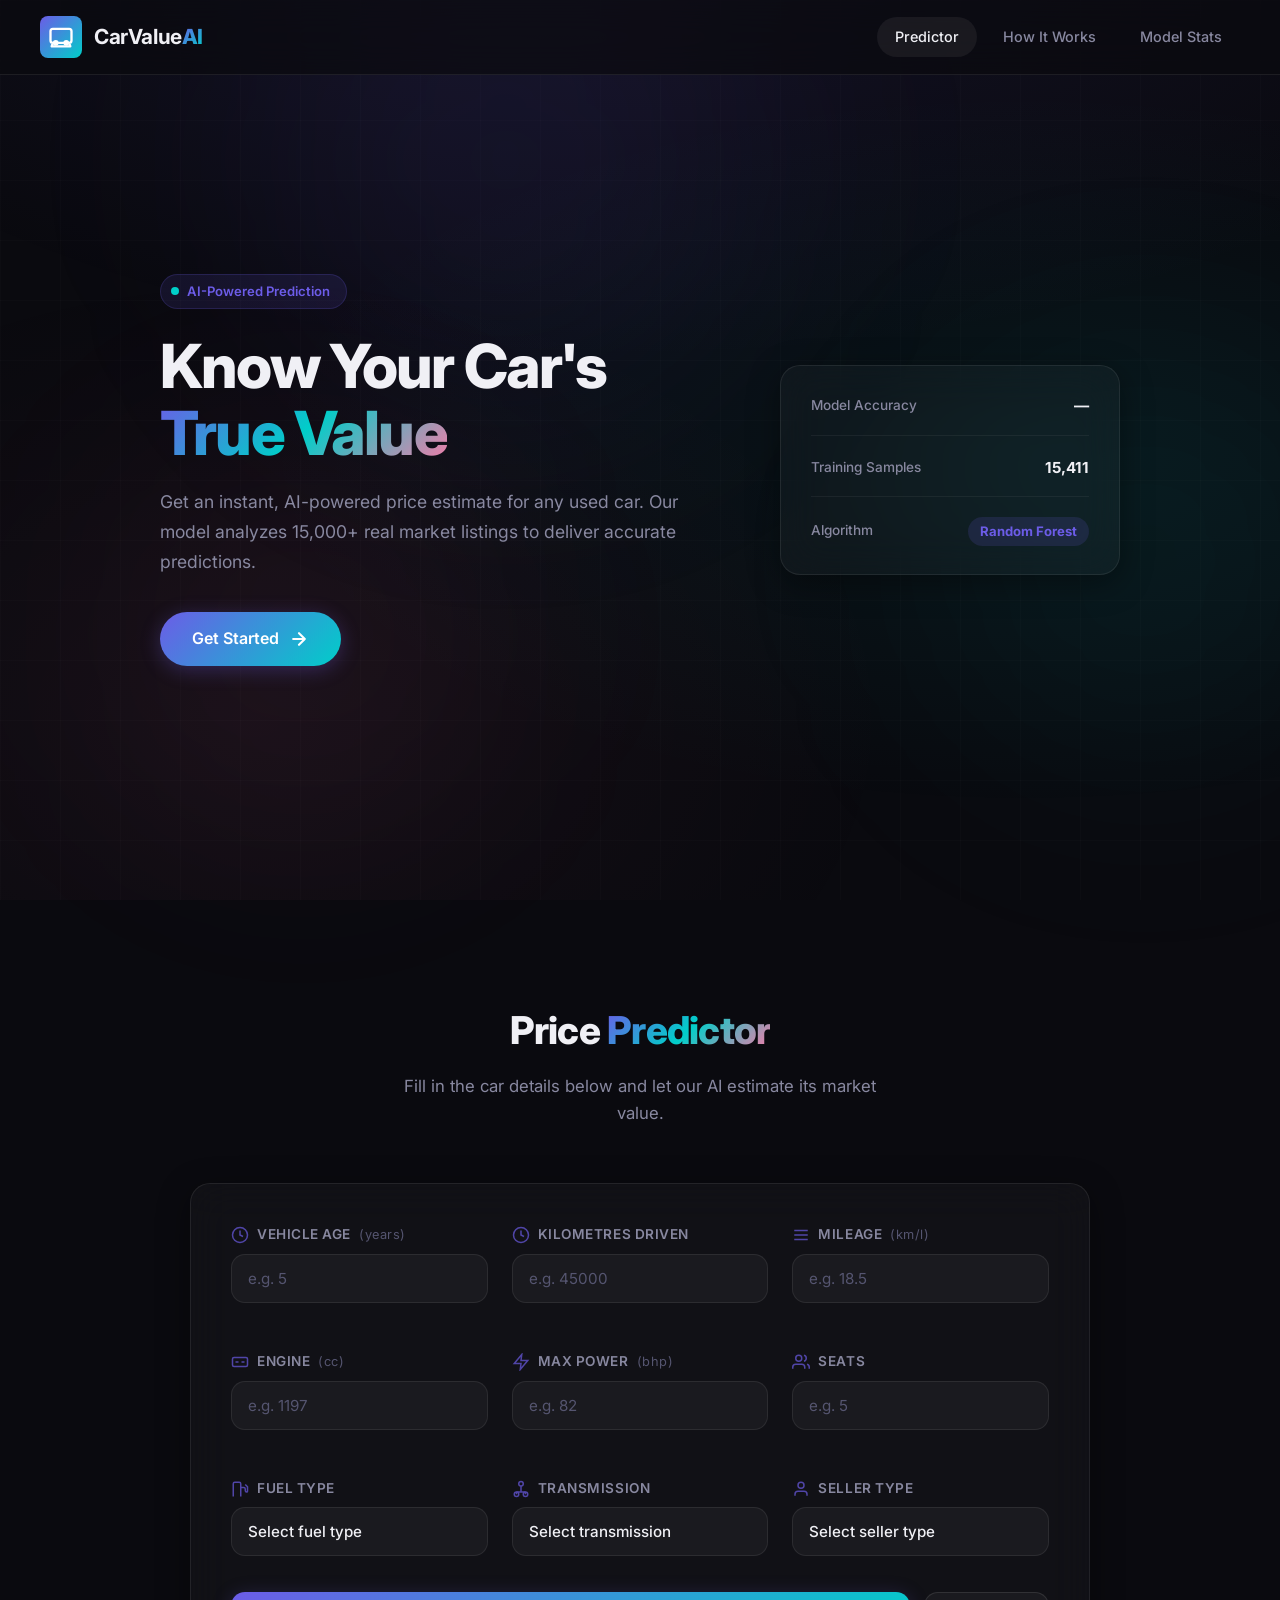
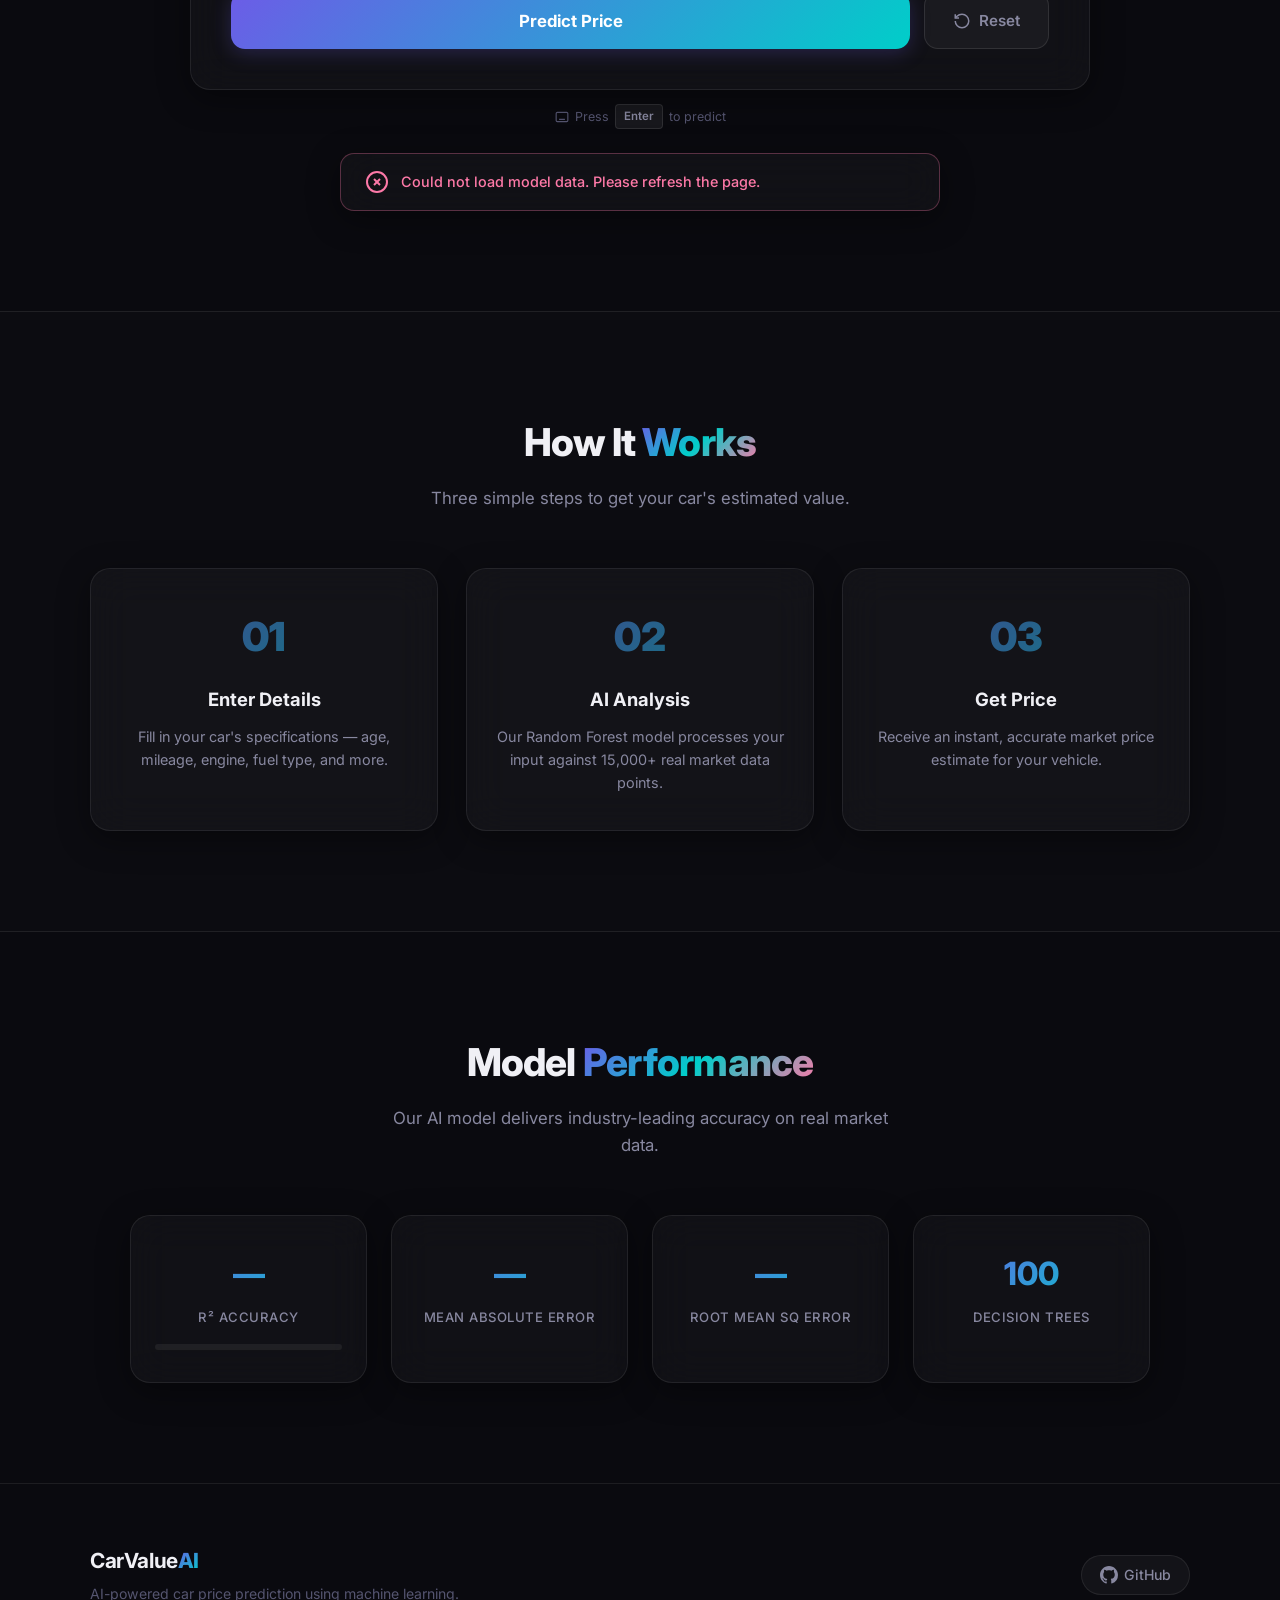
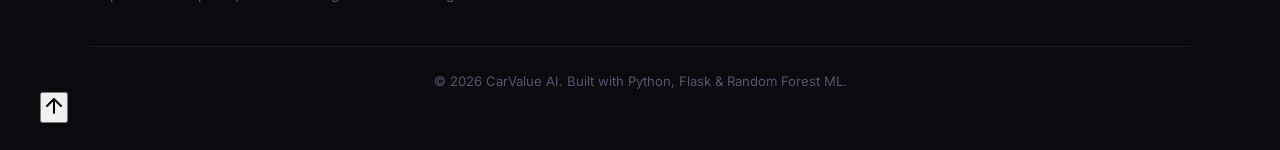
==== commit 4d65b64f: "feat: add scroll to top button in frontend" ====
--- a/templates/index.html
+++ b/templates/index.html
@@ -298,6 +298,10 @@
         <div class="footer-bottom">
             <p>&copy; 2026 CarValue AI. Built with Python, Flask & Random Forest ML.</p>
         </div>
+        
+        <button id="scroll-to-top" class="scroll-to-top" title="Go to top">
+            <svg width="24" height="24" viewBox="0 0 24 24" fill="none" stroke="currentColor" stroke-width="2" stroke-linecap="round" stroke-linejoin="round"><path d="M12 19V5M5 12l7-7 7 7"/></svg>
+        </button>
     </footer>
 
     <script src="/static/js/app.js"></script>
--- a/static/css/style.css
+++ b/static/css/style.css
@@ -598,6 +598,27 @@
     transform: scale(0.98);
 }
 
+.keyboard-hint {
+    display: flex;
+    align-items: center;
+    justify-content: center;
+    gap: 6px;
+    margin-top: 14px;
+    font-size: 0.78rem;
+    color: var(--text-muted);
+}
+
+.keyboard-hint kbd {
+    padding: 2px 8px;
+    background: rgba(255, 255, 255, 0.06);
+    border: 1px solid rgba(255, 255, 255, 0.1);
+    border-radius: 4px;
+    font-family: var(--font-main);
+    font-size: 0.72rem;
+    font-weight: 600;
+    color: var(--text-secondary);
+}
+
 
 /* ---------- Result Card ---------- */
 .result-container {
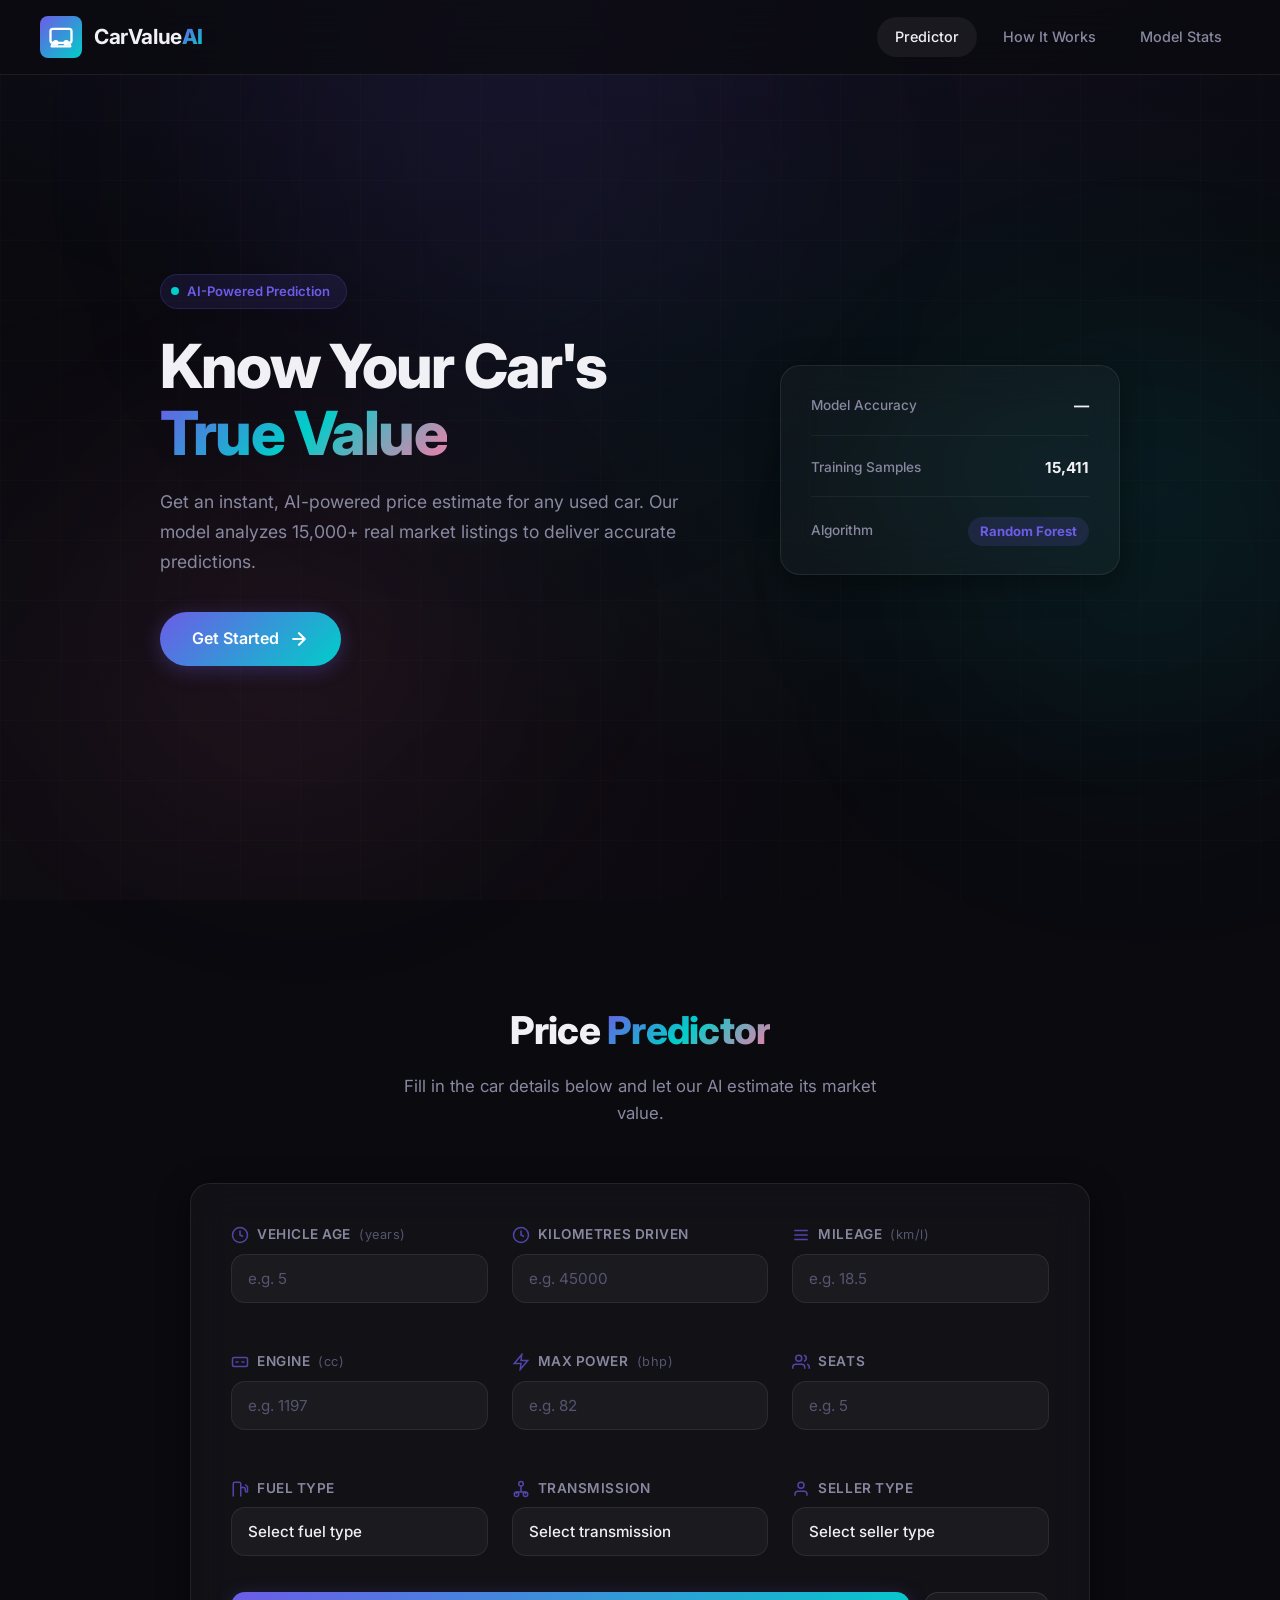
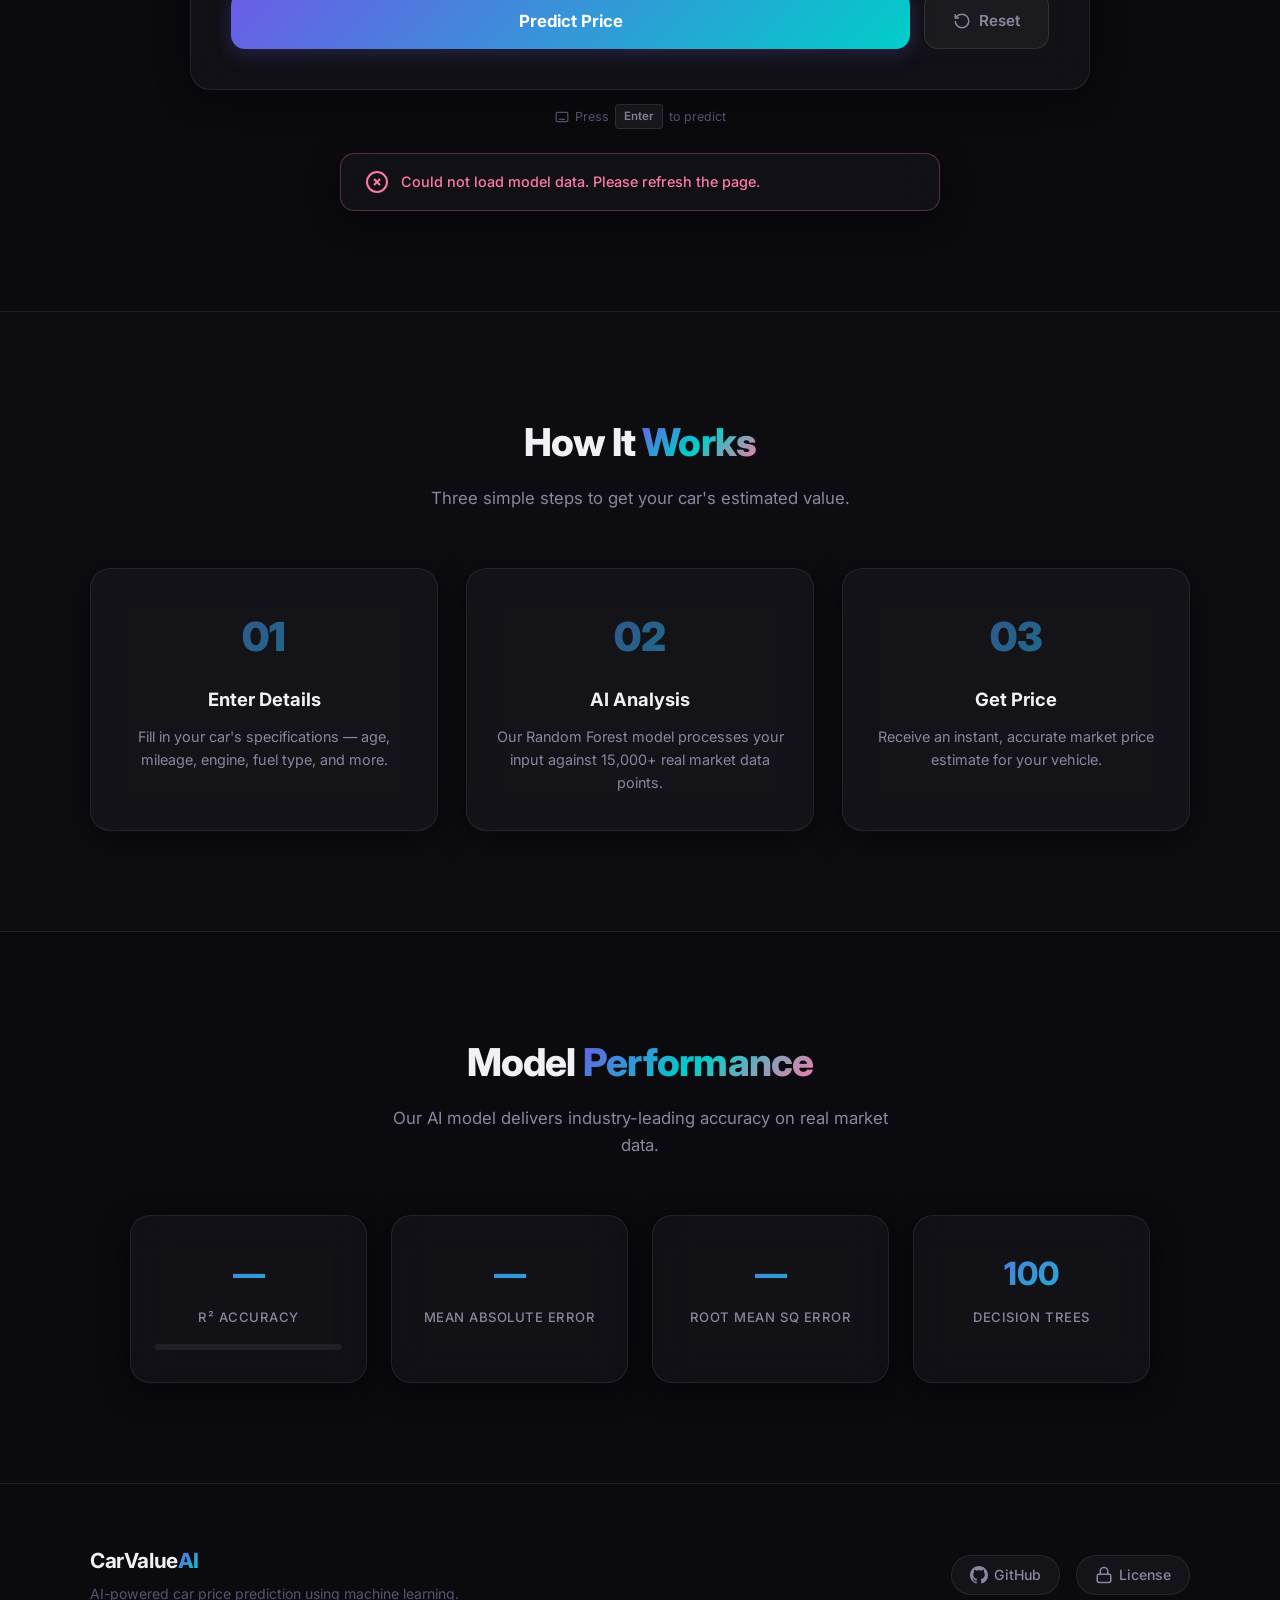
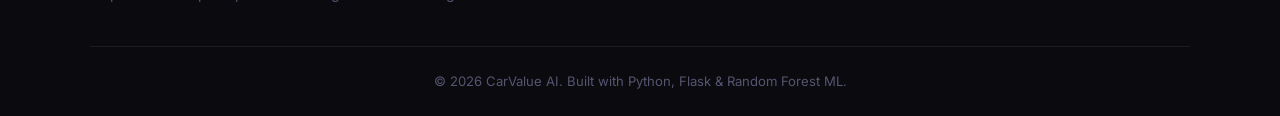
==== commit 0b410a1e: "docs: add License link to footer pointing to repository LICENSE" ====
--- a/templates/index.html
+++ b/templates/index.html
@@ -293,6 +293,10 @@
                     <svg width="18" height="18" viewBox="0 0 24 24" fill="currentColor"><path d="M12 0C5.37 0 0 5.37 0 12c0 5.31 3.435 9.795 8.205 11.385.6.105.825-.255.825-.57 0-.285-.015-1.23-.015-2.235-3.015.555-3.795-.735-4.035-1.41-.135-.345-.72-1.41-1.23-1.695-.42-.225-1.02-.78-.015-.795.945-.015 1.62.87 1.845 1.23 1.08 1.815 2.805 1.305 3.495.99.105-.78.42-1.305.765-1.605-2.67-.3-5.46-1.335-5.46-5.925 0-1.305.465-2.385 1.23-3.225-.12-.3-.54-1.53.12-3.18 0 0 1.005-.315 3.3 1.23.96-.27 1.98-.405 3-.405s2.04.135 3 .405c2.295-1.56 3.3-1.23 3.3-1.23.66 1.65.24 2.88.12 3.18.765.84 1.23 1.905 1.23 3.225 0 4.605-2.805 5.625-5.475 5.925.435.375.81 1.095.81 2.22 0 1.605-.015 2.895-.015 3.3 0 .315.225.69.825.57A12.02 12.02 0 0 0 24 12c0-6.63-5.37-12-12-12z"/></svg>
                     GitHub
                 </a>
+                <a href="https://github.com/AlgorithnicMind/Car-predict/blob/main/LICENSE" target="_blank" class="footer-link">
+                    <svg width="18" height="18" viewBox="0 0 24 24" fill="none" stroke="currentColor" stroke-width="2" stroke-linecap="round" stroke-linejoin="round"><rect x="3" y="11" width="18" height="11" rx="2" ry="2"/><path d="M7 11V7a5 5 0 0 1 10 0v4"/></svg>
+                    License
+                </a>
             </div>
         </div>
         <div class="footer-bottom">
--- a/static/css/style.css
+++ b/static/css/style.css
@@ -1001,3 +1001,37 @@
     background: rgba(108, 92, 231, 0.3);
     color: var(--text-primary);
 }
+
+/* ---------- Scroll to Top Button ---------- */
+.scroll-to-top {
+    position: fixed;
+    bottom: 30px;
+    right: 30px;
+    width: 48px;
+    height: 48px;
+    border-radius: 50%;
+    background: var(--gradient-main);
+    color: white;
+    border: none;
+    display: flex;
+    align-items: center;
+    justify-content: center;
+    cursor: pointer;
+    opacity: 0;
+    visibility: hidden;
+    transform: translateY(20px);
+    transition: var(--transition-smooth);
+    z-index: 99;
+    box-shadow: 0 4px 20px rgba(108, 92, 231, 0.3);
+}
+
+.scroll-to-top.show {
+    opacity: 1;
+    visibility: visible;
+    transform: translateY(0);
+}
+
+.scroll-to-top:hover {
+    transform: translateY(-4px);
+    box-shadow: 0 8px 30px rgba(108, 92, 231, 0.4);
+}
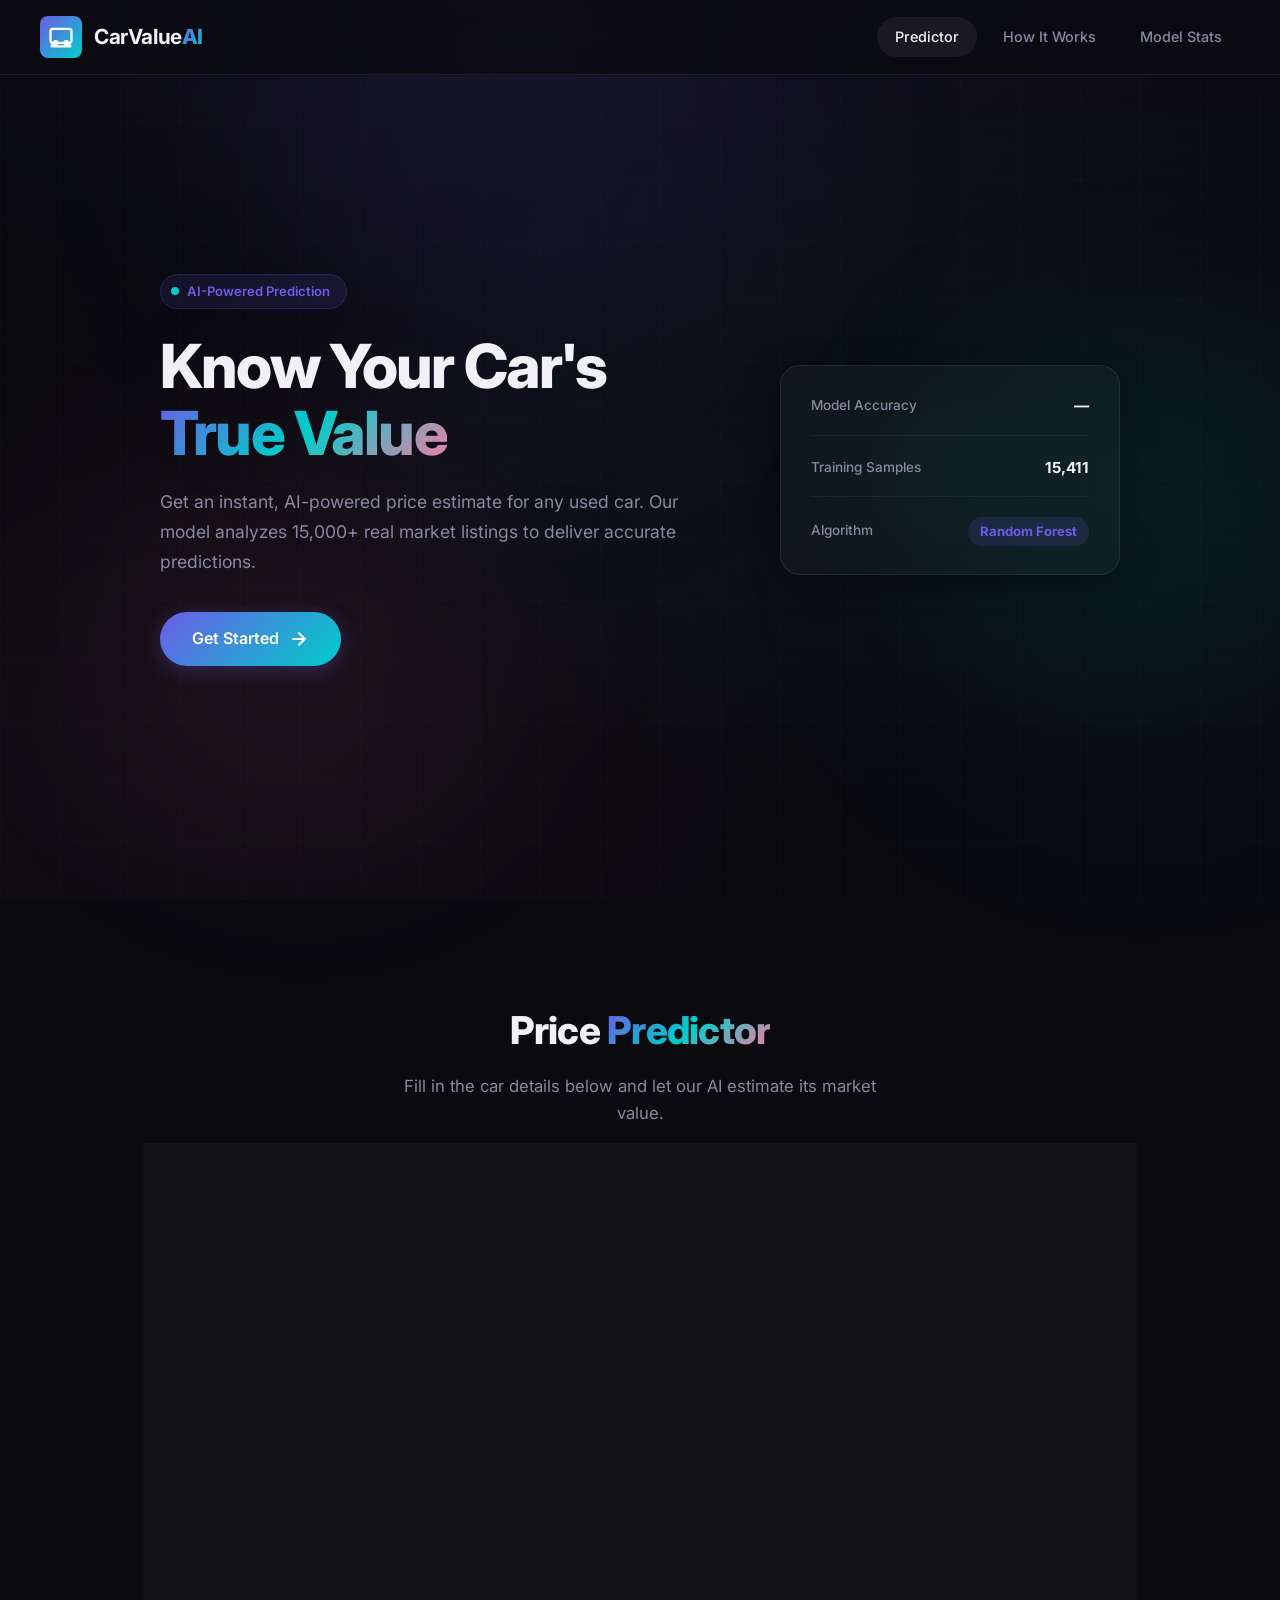
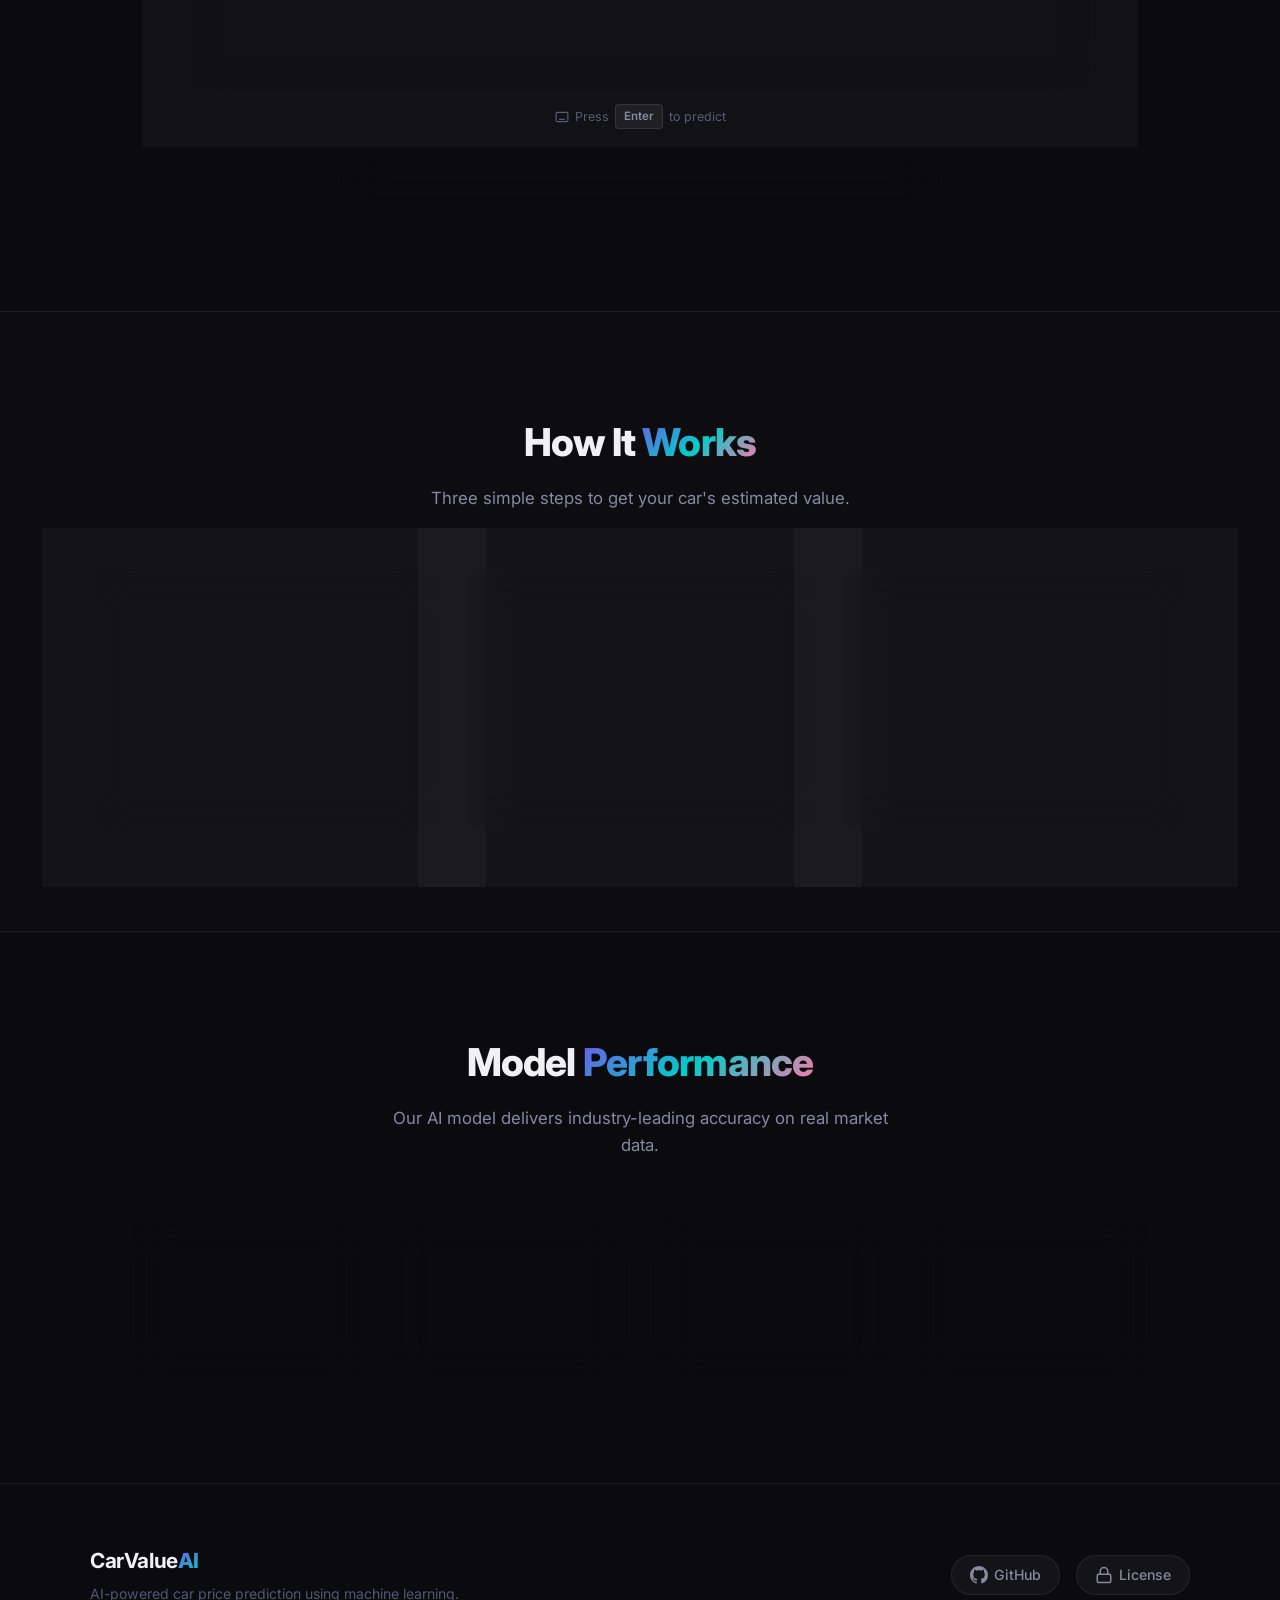
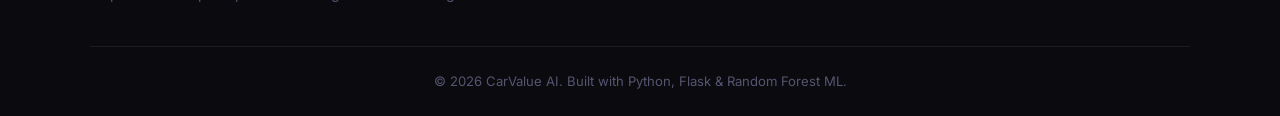
==== commit 8c3a8f21: "feat: add copy-to-clipboard functionality for predicted price" ====
--- a/templates/index.html
+++ b/templates/index.html
@@ -4,6 +4,7 @@
     <meta charset="UTF-8">
     <meta name="viewport" content="width=device-width, initial-scale=1.0">
     <meta name="description" content="Predict the current market price of any used car using AI-powered machine learning. Enter car details and get instant price estimates.">
+    <meta name="author" content="algorithnicmind">
     <title>CarValue AI — Used Car Price Predictor</title>
     <link rel="icon" href="data:image/svg+xml,<svg xmlns='http://www.w3.org/2000/svg' viewBox='0 0 100 100'><text y='.9em' font-size='90'>🏎️</text></svg>">
     <meta name="theme-color" content="#6c5ce7">
@@ -212,7 +213,12 @@
                     </div>
                     <h3 class="result-title">Estimated Market Price</h3>
                 </div>
-                <div class="result-price" id="result-price">—</div>
+                <div class="result-price-wrapper">
+                    <div class="result-price" id="result-price">—</div>
+                    <button class="btn-copy" id="btn-copy" title="Copy to clipboard">
+                        <svg width="20" height="20" viewBox="0 0 24 24" fill="none" stroke="currentColor" stroke-width="2"><rect x="9" y="9" width="13" height="13" rx="2" ry="2"/><path d="M5 15H4a2 2 0 0 1-2-2V4a2 2 0 0 1 2-2h9a2 2 0 0 1 2 2v1"/></svg>
+                    </button>
+                </div>
                 <p class="result-note">
                     <svg width="14" height="14" viewBox="0 0 24 24" fill="none" stroke="currentColor" stroke-width="2"><circle cx="12" cy="12" r="10"/><line x1="12" y1="16" x2="12" y2="12"/><line x1="12" y1="8" x2="12.01" y2="8"/></svg>
                     Based on analysis of 15,000+ real market listings using Random Forest ML model
--- a/static/css/style.css
+++ b/static/css/style.css
@@ -678,6 +678,14 @@
     letter-spacing: 0.06em;
 }
 
+.result-price-wrapper {
+    display: flex;
+    align-items: center;
+    justify-content: center;
+    gap: 16px;
+    margin-bottom: 20px;
+}
+
 .result-price {
     font-size: clamp(2.2rem, 5vw, 3.5rem);
     font-weight: 900;
@@ -686,8 +694,37 @@
     -webkit-background-clip: text;
     -webkit-text-fill-color: transparent;
     background-clip: text;
-    margin-bottom: 20px;
     line-height: 1.2;
+}
+
+.btn-copy {
+    background: rgba(255, 255, 255, 0.05);
+    border: 1px solid rgba(255, 255, 255, 0.1);
+    color: var(--text-secondary);
+    width: 44px;
+    height: 44px;
+    border-radius: 50%;
+    display: flex;
+    align-items: center;
+    justify-content: center;
+    cursor: pointer;
+    transition: var(--transition-fast);
+}
+
+.btn-copy:hover {
+    background: rgba(108, 92, 231, 0.15);
+    color: var(--accent-1);
+    border-color: rgba(108, 92, 231, 0.3);
+}
+
+.btn-copy:active {
+    transform: scale(0.9);
+}
+
+.btn-copy.copied {
+    background: rgba(0, 206, 201, 0.15);
+    color: var(--accent-2);
+    border-color: rgba(0, 206, 201, 0.3);
 }
 
 .result-note {
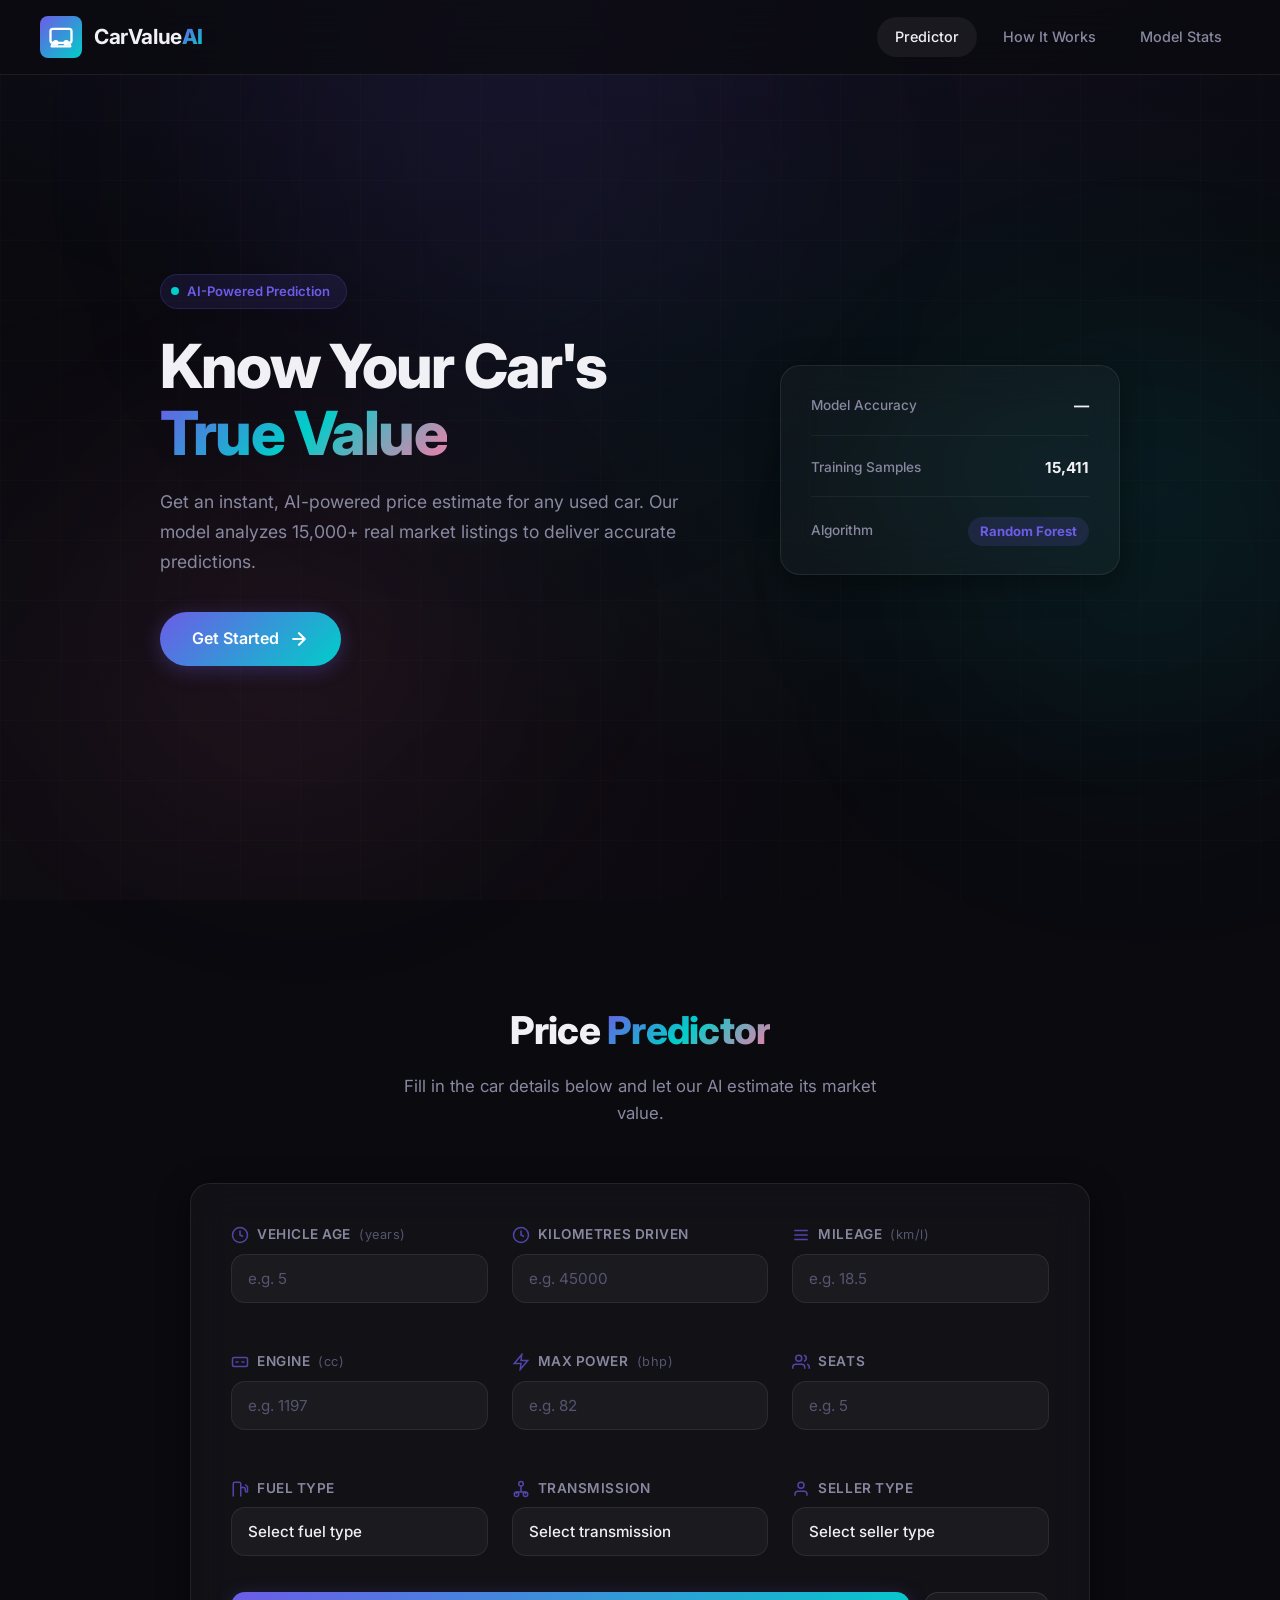
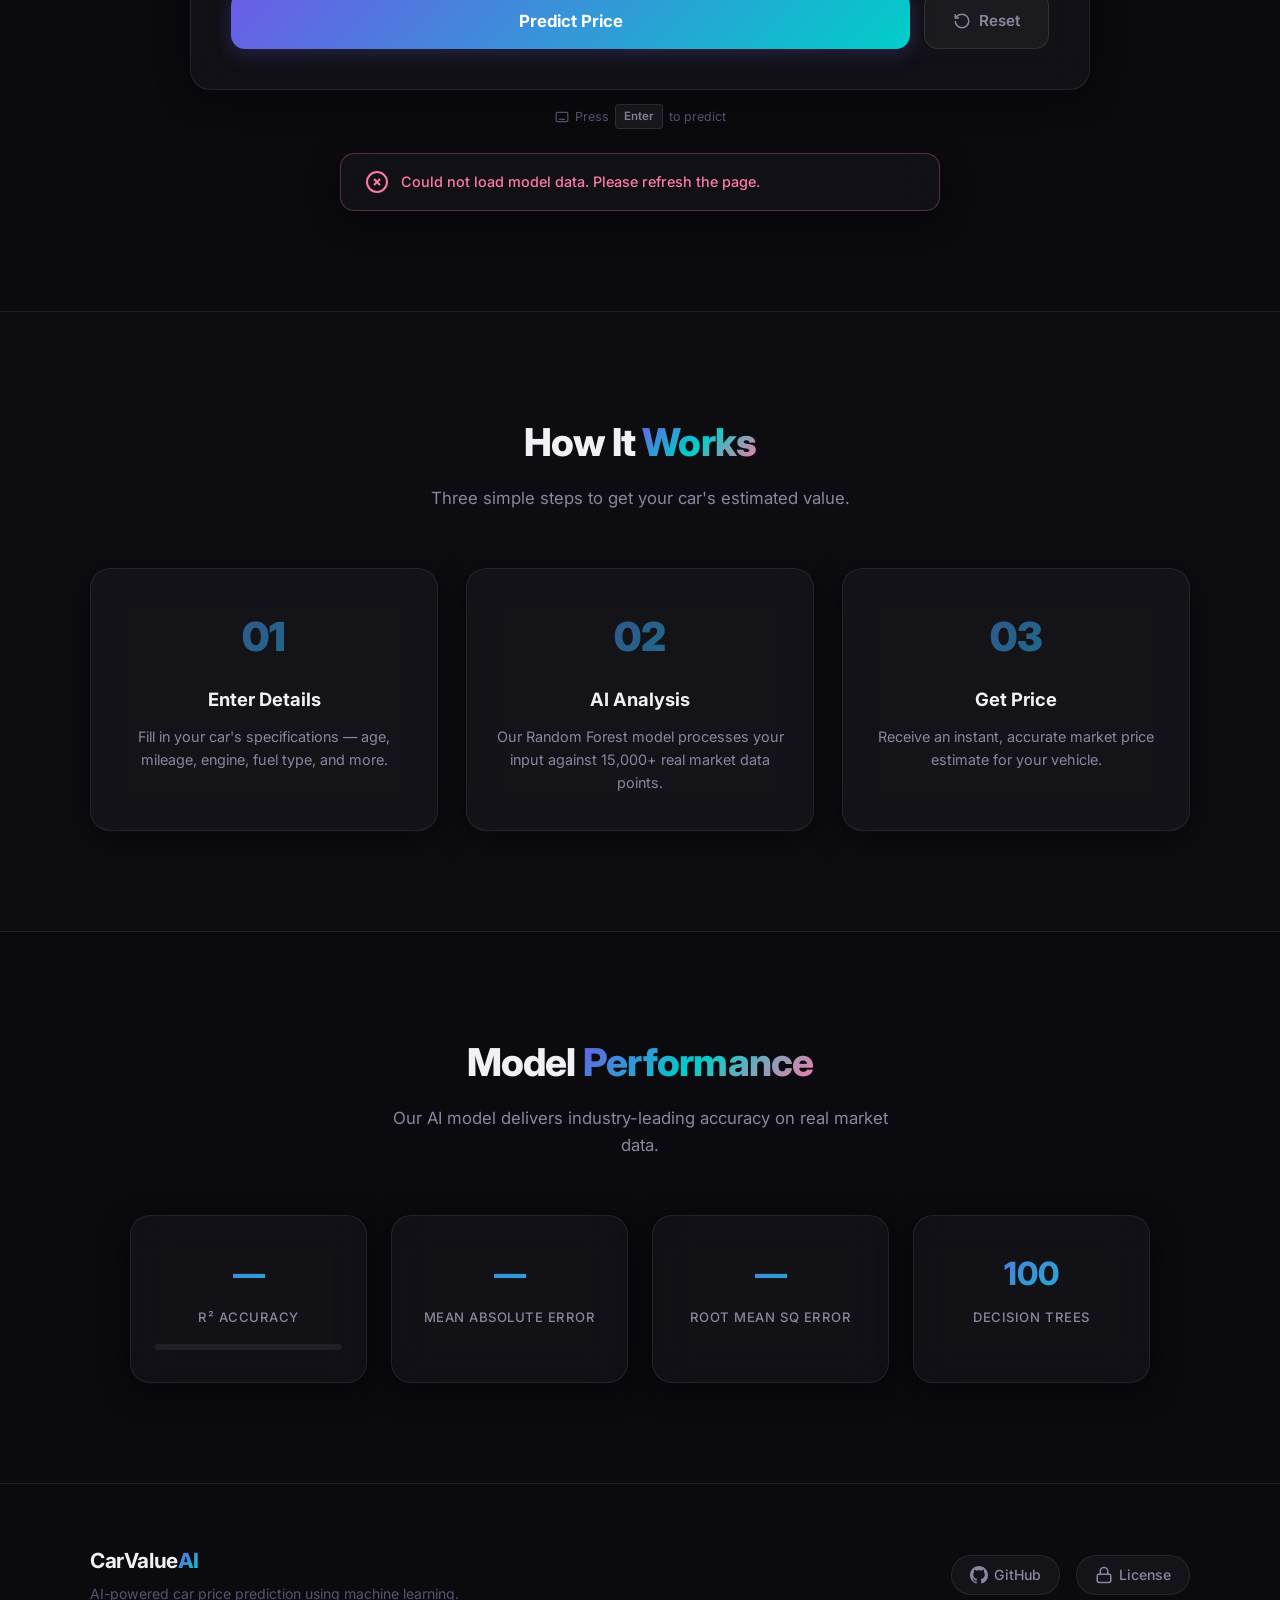
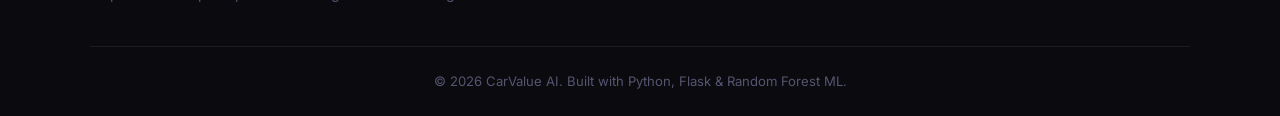
==== commit c2652934: "fix: resolve HTML accessibility warnings by adding svg titles and button types" ====
--- a/templates/index.html
+++ b/templates/index.html
@@ -6,7 +6,7 @@
     <meta name="description" content="Predict the current market price of any used car using AI-powered machine learning. Enter car details and get instant price estimates.">
     <meta name="author" content="algorithnicmind">
     <title>CarValue AI — Used Car Price Predictor</title>
-    <link rel="icon" href="data:image/svg+xml,<svg xmlns='http://www.w3.org/2000/svg' viewBox='0 0 100 100'><text y='.9em' font-size='90'>🏎️</text></svg>">
+    <link rel="icon" href="data:image/svg+xml,<svg xmlns='http://www.w3.org/2000/svg' viewBox='0 0 100 100'><title>Icon</title><text y='.9em' font-size='90'>🏎️</text></svg>">
     <meta name="theme-color" content="#6c5ce7">
     <meta property="og:title" content="CarValue AI — Used Car Price Predictor">
     <meta property="og:description" content="AI-powered car price prediction using Random Forest ML. Get instant estimates for any used car.">
@@ -29,7 +29,7 @@
     <nav class="navbar" id="navbar">
         <div class="nav-brand">
             <div class="brand-icon">
-                <svg width="28" height="28" viewBox="0 0 24 24" fill="none" stroke="currentColor" stroke-width="2" stroke-linecap="round" stroke-linejoin="round">
+                <svg width="28" height="28" viewBox="0 0 24 24" fill="none" stroke="currentColor" stroke-width="2" stroke-linecap="round" stroke-linejoin="round"><title>Icon</title>
                     <path d="M5 17h14M5 17a2 2 0 0 1-2-2V7a2 2 0 0 1 2-2h14a2 2 0 0 1 2 2v8a2 2 0 0 1-2 2M5 17l-1 3h16l-1-3"/>
                     <circle cx="7.5" cy="17" r="1.5"/><circle cx="16.5" cy="17" r="1.5"/>
                 </svg>
@@ -60,7 +60,7 @@
             </p>
             <a href="#predictor" class="hero-cta" id="hero-cta">
                 <span>Get Started</span>
-                <svg width="20" height="20" viewBox="0 0 24 24" fill="none" stroke="currentColor" stroke-width="2.5" stroke-linecap="round" stroke-linejoin="round">
+                <svg width="20" height="20" viewBox="0 0 24 24" fill="none" stroke="currentColor" stroke-width="2.5" stroke-linecap="round" stroke-linejoin="round"><title>Icon</title>
                     <path d="M5 12h14M12 5l7 7-7 7"/>
                 </svg>
             </a>
@@ -95,7 +95,7 @@
                 <!-- Vehicle Age -->
                 <div class="form-group" id="group-vehicle_age">
                     <label class="form-label" for="vehicle_age">
-                        <svg width="18" height="18" viewBox="0 0 24 24" fill="none" stroke="currentColor" stroke-width="2"><circle cx="12" cy="12" r="10"/><polyline points="12 6 12 12 16 14"/></svg>
+                        <svg width="18" height="18" viewBox="0 0 24 24" fill="none" stroke="currentColor" stroke-width="2"><title>Icon</title><circle cx="12" cy="12" r="10"/><polyline points="12 6 12 12 16 14"/></svg>
                         Vehicle Age <span class="unit">(years)</span>
                     </label>
                     <input type="number" id="vehicle_age" name="vehicle_age" class="form-input" placeholder="e.g. 5" min="0" max="30" step="1" required>
@@ -105,7 +105,7 @@
                 <!-- Km Driven -->
                 <div class="form-group" id="group-km_driven">
                     <label class="form-label" for="km_driven">
-                        <svg width="18" height="18" viewBox="0 0 24 24" fill="none" stroke="currentColor" stroke-width="2"><path d="M12 22c5.523 0 10-4.477 10-10S17.523 2 12 2 2 6.477 2 12s4.477 10 10 10z"/><path d="M12 6v6l4 2"/></svg>
+                        <svg width="18" height="18" viewBox="0 0 24 24" fill="none" stroke="currentColor" stroke-width="2"><title>Icon</title><path d="M12 22c5.523 0 10-4.477 10-10S17.523 2 12 2 2 6.477 2 12s4.477 10 10 10z"/><path d="M12 6v6l4 2"/></svg>
                         Kilometres Driven
                     </label>
                     <input type="number" id="km_driven" name="km_driven" class="form-input" placeholder="e.g. 45000" min="0" step="500" required>
@@ -115,7 +115,7 @@
                 <!-- Mileage -->
                 <div class="form-group" id="group-mileage">
                     <label class="form-label" for="mileage">
-                        <svg width="18" height="18" viewBox="0 0 24 24" fill="none" stroke="currentColor" stroke-width="2"><path d="M3 12h18M3 6h18M3 18h18"/></svg>
+                        <svg width="18" height="18" viewBox="0 0 24 24" fill="none" stroke="currentColor" stroke-width="2"><title>Icon</title><path d="M3 12h18M3 6h18M3 18h18"/></svg>
                         Mileage <span class="unit">(km/l)</span>
                     </label>
                     <input type="number" id="mileage" name="mileage" class="form-input" placeholder="e.g. 18.5" min="0" step="0.1" required>
@@ -125,7 +125,7 @@
                 <!-- Engine -->
                 <div class="form-group" id="group-engine">
                     <label class="form-label" for="engine">
-                        <svg width="18" height="18" viewBox="0 0 24 24" fill="none" stroke="currentColor" stroke-width="2"><rect x="2" y="6" width="20" height="12" rx="2"/><path d="M6 12h4M14 12h4"/></svg>
+                        <svg width="18" height="18" viewBox="0 0 24 24" fill="none" stroke="currentColor" stroke-width="2"><title>Icon</title><rect x="2" y="6" width="20" height="12" rx="2"/><path d="M6 12h4M14 12h4"/></svg>
                         Engine <span class="unit">(cc)</span>
                     </label>
                     <input type="number" id="engine" name="engine" class="form-input" placeholder="e.g. 1197" min="0" step="1" required>
@@ -135,7 +135,7 @@
                 <!-- Max Power -->
                 <div class="form-group" id="group-max_power">
                     <label class="form-label" for="max_power">
-                        <svg width="18" height="18" viewBox="0 0 24 24" fill="none" stroke="currentColor" stroke-width="2"><polygon points="13 2 3 14 12 14 11 22 21 10 12 10 13 2"/></svg>
+                        <svg width="18" height="18" viewBox="0 0 24 24" fill="none" stroke="currentColor" stroke-width="2"><title>Icon</title><polygon points="13 2 3 14 12 14 11 22 21 10 12 10 13 2"/></svg>
                         Max Power <span class="unit">(bhp)</span>
                     </label>
                     <input type="number" id="max_power" name="max_power" class="form-input" placeholder="e.g. 82" min="0" step="0.1" required>
@@ -145,7 +145,7 @@
                 <!-- Seats -->
                 <div class="form-group" id="group-seats">
                     <label class="form-label" for="seats">
-                        <svg width="18" height="18" viewBox="0 0 24 24" fill="none" stroke="currentColor" stroke-width="2"><path d="M17 21v-2a4 4 0 0 0-4-4H5a4 4 0 0 0-4 4v2"/><circle cx="9" cy="7" r="4"/><path d="M23 21v-2a4 4 0 0 0-3-3.87"/><path d="M16 3.13a4 4 0 0 1 0 7.75"/></svg>
+                        <svg width="18" height="18" viewBox="0 0 24 24" fill="none" stroke="currentColor" stroke-width="2"><title>Icon</title><path d="M17 21v-2a4 4 0 0 0-4-4H5a4 4 0 0 0-4 4v2"/><circle cx="9" cy="7" r="4"/><path d="M23 21v-2a4 4 0 0 0-3-3.87"/><path d="M16 3.13a4 4 0 0 1 0 7.75"/></svg>
                         Seats
                     </label>
                     <input type="number" id="seats" name="seats" class="form-input" placeholder="e.g. 5" min="2" max="10" step="1" required>
@@ -155,7 +155,7 @@
                 <!-- Fuel Type -->
                 <div class="form-group" id="group-fuel_type">
                     <label class="form-label" for="fuel_type">
-                        <svg width="18" height="18" viewBox="0 0 24 24" fill="none" stroke="currentColor" stroke-width="2"><path d="M3 22V5a2 2 0 0 1 2-2h6a2 2 0 0 1 2 2v17"/><path d="M13 10h4a2 2 0 0 1 2 2v2a2 2 0 0 0 2 2 1 1 0 0 0 1-1V9l-3-3"/></svg>
+                        <svg width="18" height="18" viewBox="0 0 24 24" fill="none" stroke="currentColor" stroke-width="2"><title>Icon</title><path d="M3 22V5a2 2 0 0 1 2-2h6a2 2 0 0 1 2 2v17"/><path d="M13 10h4a2 2 0 0 1 2 2v2a2 2 0 0 0 2 2 1 1 0 0 0 1-1V9l-3-3"/></svg>
                         Fuel Type
                     </label>
                     <select id="fuel_type" name="fuel_type" class="form-input form-select" required>
@@ -166,7 +166,7 @@
                 <!-- Transmission -->
                 <div class="form-group" id="group-transmission_type">
                     <label class="form-label" for="transmission_type">
-                        <svg width="18" height="18" viewBox="0 0 24 24" fill="none" stroke="currentColor" stroke-width="2"><circle cx="12" cy="5" r="3"/><line x1="12" y1="8" x2="12" y2="16"/><circle cx="6" cy="19" r="3"/><circle cx="18" cy="19" r="3"/><line x1="6" y1="16" x2="6" y2="19"/><line x1="18" y1="16" x2="18" y2="19"/><line x1="6" y1="16" x2="18" y2="16"/></svg>
+                        <svg width="18" height="18" viewBox="0 0 24 24" fill="none" stroke="currentColor" stroke-width="2"><title>Icon</title><circle cx="12" cy="5" r="3"/><line x1="12" y1="8" x2="12" y2="16"/><circle cx="6" cy="19" r="3"/><circle cx="18" cy="19" r="3"/><line x1="6" y1="16" x2="6" y2="19"/><line x1="18" y1="16" x2="18" y2="19"/><line x1="6" y1="16" x2="18" y2="16"/></svg>
                         Transmission
                     </label>
                     <select id="transmission_type" name="transmission_type" class="form-input form-select" required>
@@ -177,7 +177,7 @@
                 <!-- Seller Type -->
                 <div class="form-group" id="group-seller_type">
                     <label class="form-label" for="seller_type">
-                        <svg width="18" height="18" viewBox="0 0 24 24" fill="none" stroke="currentColor" stroke-width="2"><path d="M20 21v-2a4 4 0 0 0-4-4H8a4 4 0 0 0-4 4v2"/><circle cx="12" cy="7" r="4"/></svg>
+                        <svg width="18" height="18" viewBox="0 0 24 24" fill="none" stroke="currentColor" stroke-width="2"><title>Icon</title><path d="M20 21v-2a4 4 0 0 0-4-4H8a4 4 0 0 0-4 4v2"/><circle cx="12" cy="7" r="4"/></svg>
                         Seller Type
                     </label>
                     <select id="seller_type" name="seller_type" class="form-input form-select" required>
@@ -191,17 +191,17 @@
                 <button type="submit" class="btn-predict" id="btn-predict">
                     <span class="btn-text">Predict Price</span>
                     <span class="btn-loader" id="btn-loader">
-                        <svg class="spinner" width="22" height="22" viewBox="0 0 24 24" fill="none" stroke="currentColor" stroke-width="2.5"><path d="M12 2v4M12 18v4M4.93 4.93l2.83 2.83M16.24 16.24l2.83 2.83M2 12h4M18 12h4M4.93 19.07l2.83-2.83M16.24 7.76l2.83-2.83"/></svg>
+                        <svg class="spinner" width="22" height="22" viewBox="0 0 24 24" fill="none" stroke="currentColor" stroke-width="2.5"><title>Icon</title><path d="M12 2v4M12 18v4M4.93 4.93l2.83 2.83M16.24 16.24l2.83 2.83M2 12h4M18 12h4M4.93 19.07l2.83-2.83M16.24 7.76l2.83-2.83"/></svg>
                     </span>
                 </button>
                 <button type="reset" class="btn-reset" id="btn-reset">
-                    <svg width="18" height="18" viewBox="0 0 24 24" fill="none" stroke="currentColor" stroke-width="2"><path d="M3 12a9 9 0 1 0 9-9 9.75 9.75 0 0 0-6.74 2.74L3 8"/><path d="M3 3v5h5"/></svg>
+                    <svg width="18" height="18" viewBox="0 0 24 24" fill="none" stroke="currentColor" stroke-width="2"><title>Icon</title><path d="M3 12a9 9 0 1 0 9-9 9.75 9.75 0 0 0-6.74 2.74L3 8"/><path d="M3 3v5h5"/></svg>
                     <span>Reset</span>
                 </button>
             </div>
         </form>
         <p class="keyboard-hint">
-            <svg width="14" height="14" viewBox="0 0 24 24" fill="none" stroke="currentColor" stroke-width="2"><rect x="2" y="4" width="20" height="16" rx="2"/><path d="M6 8h.01M10 8h.01M14 8h.01M18 8h.01M8 12h.01M12 12h.01M16 12h.01M7 16h10"/></svg>
+            <svg width="14" height="14" viewBox="0 0 24 24" fill="none" stroke="currentColor" stroke-width="2"><title>Icon</title><rect x="2" y="4" width="20" height="16" rx="2"/><path d="M6 8h.01M10 8h.01M14 8h.01M18 8h.01M8 12h.01M12 12h.01M16 12h.01M7 16h10"/></svg>
             Press <kbd>Enter</kbd> to predict
         </p>
         <!-- Result Card -->
@@ -209,18 +209,18 @@
             <div class="result-card glass" id="result-card">
                 <div class="result-header">
                     <div class="result-icon">
-                        <svg width="32" height="32" viewBox="0 0 24 24" fill="none" stroke="currentColor" stroke-width="2"><path d="M12 2l3.09 6.26L22 9.27l-5 4.87 1.18 6.88L12 17.77l-6.18 3.25L7 14.14 2 9.27l6.91-1.01L12 2z"/></svg>
+                        <svg width="32" height="32" viewBox="0 0 24 24" fill="none" stroke="currentColor" stroke-width="2"><title>Icon</title><path d="M12 2l3.09 6.26L22 9.27l-5 4.87 1.18 6.88L12 17.77l-6.18 3.25L7 14.14 2 9.27l6.91-1.01L12 2z"/></svg>
                     </div>
                     <h3 class="result-title">Estimated Market Price</h3>
                 </div>
                 <div class="result-price-wrapper">
                     <div class="result-price" id="result-price">—</div>
-                    <button class="btn-copy" id="btn-copy" title="Copy to clipboard">
-                        <svg width="20" height="20" viewBox="0 0 24 24" fill="none" stroke="currentColor" stroke-width="2"><rect x="9" y="9" width="13" height="13" rx="2" ry="2"/><path d="M5 15H4a2 2 0 0 1-2-2V4a2 2 0 0 1 2-2h9a2 2 0 0 1 2 2v1"/></svg>
+                    <button type="button" class="btn-copy" id="btn-copy" title="Copy to clipboard">
+                        <svg width="20" height="20" viewBox="0 0 24 24" fill="none" stroke="currentColor" stroke-width="2"><title>Icon</title><rect x="9" y="9" width="13" height="13" rx="2" ry="2"/><path d="M5 15H4a2 2 0 0 1-2-2V4a2 2 0 0 1 2-2h9a2 2 0 0 1 2 2v1"/></svg>
                     </button>
                 </div>
                 <p class="result-note">
-                    <svg width="14" height="14" viewBox="0 0 24 24" fill="none" stroke="currentColor" stroke-width="2"><circle cx="12" cy="12" r="10"/><line x1="12" y1="16" x2="12" y2="12"/><line x1="12" y1="8" x2="12.01" y2="8"/></svg>
+                    <svg width="14" height="14" viewBox="0 0 24 24" fill="none" stroke="currentColor" stroke-width="2"><title>Icon</title><circle cx="12" cy="12" r="10"/><line x1="12" y1="16" x2="12" y2="12"/><line x1="12" y1="8" x2="12.01" y2="8"/></svg>
                     Based on analysis of 15,000+ real market listings using Random Forest ML model
                 </p>
             </div>
@@ -229,7 +229,7 @@
         <!-- Error -->
         <div class="error-container" id="error-container">
             <div class="error-card glass">
-                <svg width="24" height="24" viewBox="0 0 24 24" fill="none" stroke="currentColor" stroke-width="2"><circle cx="12" cy="12" r="10"/><line x1="15" y1="9" x2="9" y2="15"/><line x1="9" y1="9" x2="15" y2="15"/></svg>
+                <svg width="24" height="24" viewBox="0 0 24 24" fill="none" stroke="currentColor" stroke-width="2"><title>Icon</title><circle cx="12" cy="12" r="10"/><line x1="15" y1="9" x2="9" y2="15"/><line x1="9" y1="9" x2="15" y2="15"/></svg>
                 <span id="error-message">Something went wrong</span>
             </div>
         </div>
@@ -296,11 +296,11 @@
             </div>
             <div class="footer-links">
                 <a href="https://github.com/AlgorithnicMind/Car-predict" target="_blank" class="footer-link">
-                    <svg width="18" height="18" viewBox="0 0 24 24" fill="currentColor"><path d="M12 0C5.37 0 0 5.37 0 12c0 5.31 3.435 9.795 8.205 11.385.6.105.825-.255.825-.57 0-.285-.015-1.23-.015-2.235-3.015.555-3.795-.735-4.035-1.41-.135-.345-.72-1.41-1.23-1.695-.42-.225-1.02-.78-.015-.795.945-.015 1.62.87 1.845 1.23 1.08 1.815 2.805 1.305 3.495.99.105-.78.42-1.305.765-1.605-2.67-.3-5.46-1.335-5.46-5.925 0-1.305.465-2.385 1.23-3.225-.12-.3-.54-1.53.12-3.18 0 0 1.005-.315 3.3 1.23.96-.27 1.98-.405 3-.405s2.04.135 3 .405c2.295-1.56 3.3-1.23 3.3-1.23.66 1.65.24 2.88.12 3.18.765.84 1.23 1.905 1.23 3.225 0 4.605-2.805 5.625-5.475 5.925.435.375.81 1.095.81 2.22 0 1.605-.015 2.895-.015 3.3 0 .315.225.69.825.57A12.02 12.02 0 0 0 24 12c0-6.63-5.37-12-12-12z"/></svg>
+                    <svg width="18" height="18" viewBox="0 0 24 24" fill="currentColor"><title>Icon</title><path d="M12 0C5.37 0 0 5.37 0 12c0 5.31 3.435 9.795 8.205 11.385.6.105.825-.255.825-.57 0-.285-.015-1.23-.015-2.235-3.015.555-3.795-.735-4.035-1.41-.135-.345-.72-1.41-1.23-1.695-.42-.225-1.02-.78-.015-.795.945-.015 1.62.87 1.845 1.23 1.08 1.815 2.805 1.305 3.495.99.105-.78.42-1.305.765-1.605-2.67-.3-5.46-1.335-5.46-5.925 0-1.305.465-2.385 1.23-3.225-.12-.3-.54-1.53.12-3.18 0 0 1.005-.315 3.3 1.23.96-.27 1.98-.405 3-.405s2.04.135 3 .405c2.295-1.56 3.3-1.23 3.3-1.23.66 1.65.24 2.88.12 3.18.765.84 1.23 1.905 1.23 3.225 0 4.605-2.805 5.625-5.475 5.925.435.375.81 1.095.81 2.22 0 1.605-.015 2.895-.015 3.3 0 .315.225.69.825.57A12.02 12.02 0 0 0 24 12c0-6.63-5.37-12-12-12z"/></svg>
                     GitHub
                 </a>
                 <a href="https://github.com/AlgorithnicMind/Car-predict/blob/main/LICENSE" target="_blank" class="footer-link">
-                    <svg width="18" height="18" viewBox="0 0 24 24" fill="none" stroke="currentColor" stroke-width="2" stroke-linecap="round" stroke-linejoin="round"><rect x="3" y="11" width="18" height="11" rx="2" ry="2"/><path d="M7 11V7a5 5 0 0 1 10 0v4"/></svg>
+                    <svg width="18" height="18" viewBox="0 0 24 24" fill="none" stroke="currentColor" stroke-width="2" stroke-linecap="round" stroke-linejoin="round"><title>Icon</title><rect x="3" y="11" width="18" height="11" rx="2" ry="2"/><path d="M7 11V7a5 5 0 0 1 10 0v4"/></svg>
                     License
                 </a>
             </div>
@@ -309,8 +309,8 @@
             <p>&copy; 2026 CarValue AI. Built with Python, Flask & Random Forest ML.</p>
         </div>
         
-        <button id="scroll-to-top" class="scroll-to-top" title="Go to top">
-            <svg width="24" height="24" viewBox="0 0 24 24" fill="none" stroke="currentColor" stroke-width="2" stroke-linecap="round" stroke-linejoin="round"><path d="M12 19V5M5 12l7-7 7 7"/></svg>
+        <button type="button" id="scroll-to-top" class="scroll-to-top" title="Go to top">
+            <svg width="24" height="24" viewBox="0 0 24 24" fill="none" stroke="currentColor" stroke-width="2" stroke-linecap="round" stroke-linejoin="round"><title>Icon</title><path d="M12 19V5M5 12l7-7 7 7"/></svg>
         </button>
     </footer>
 
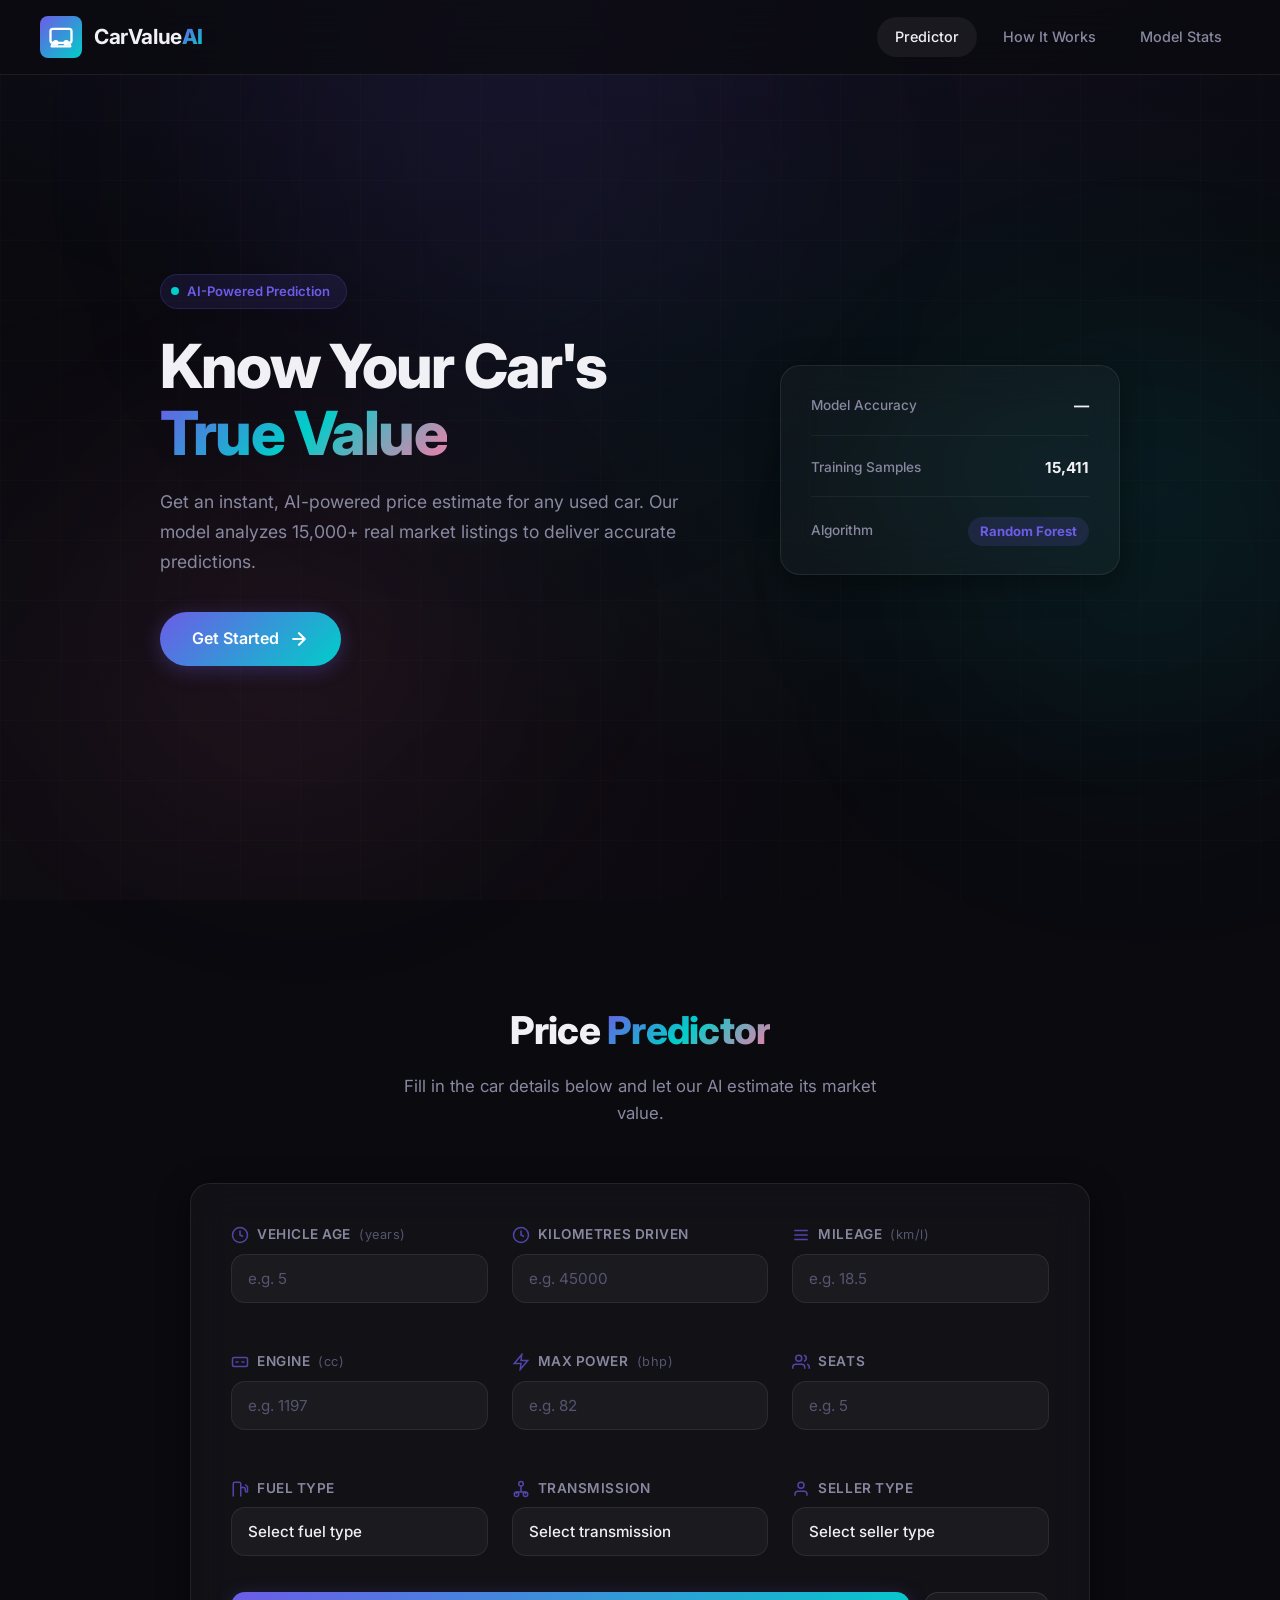
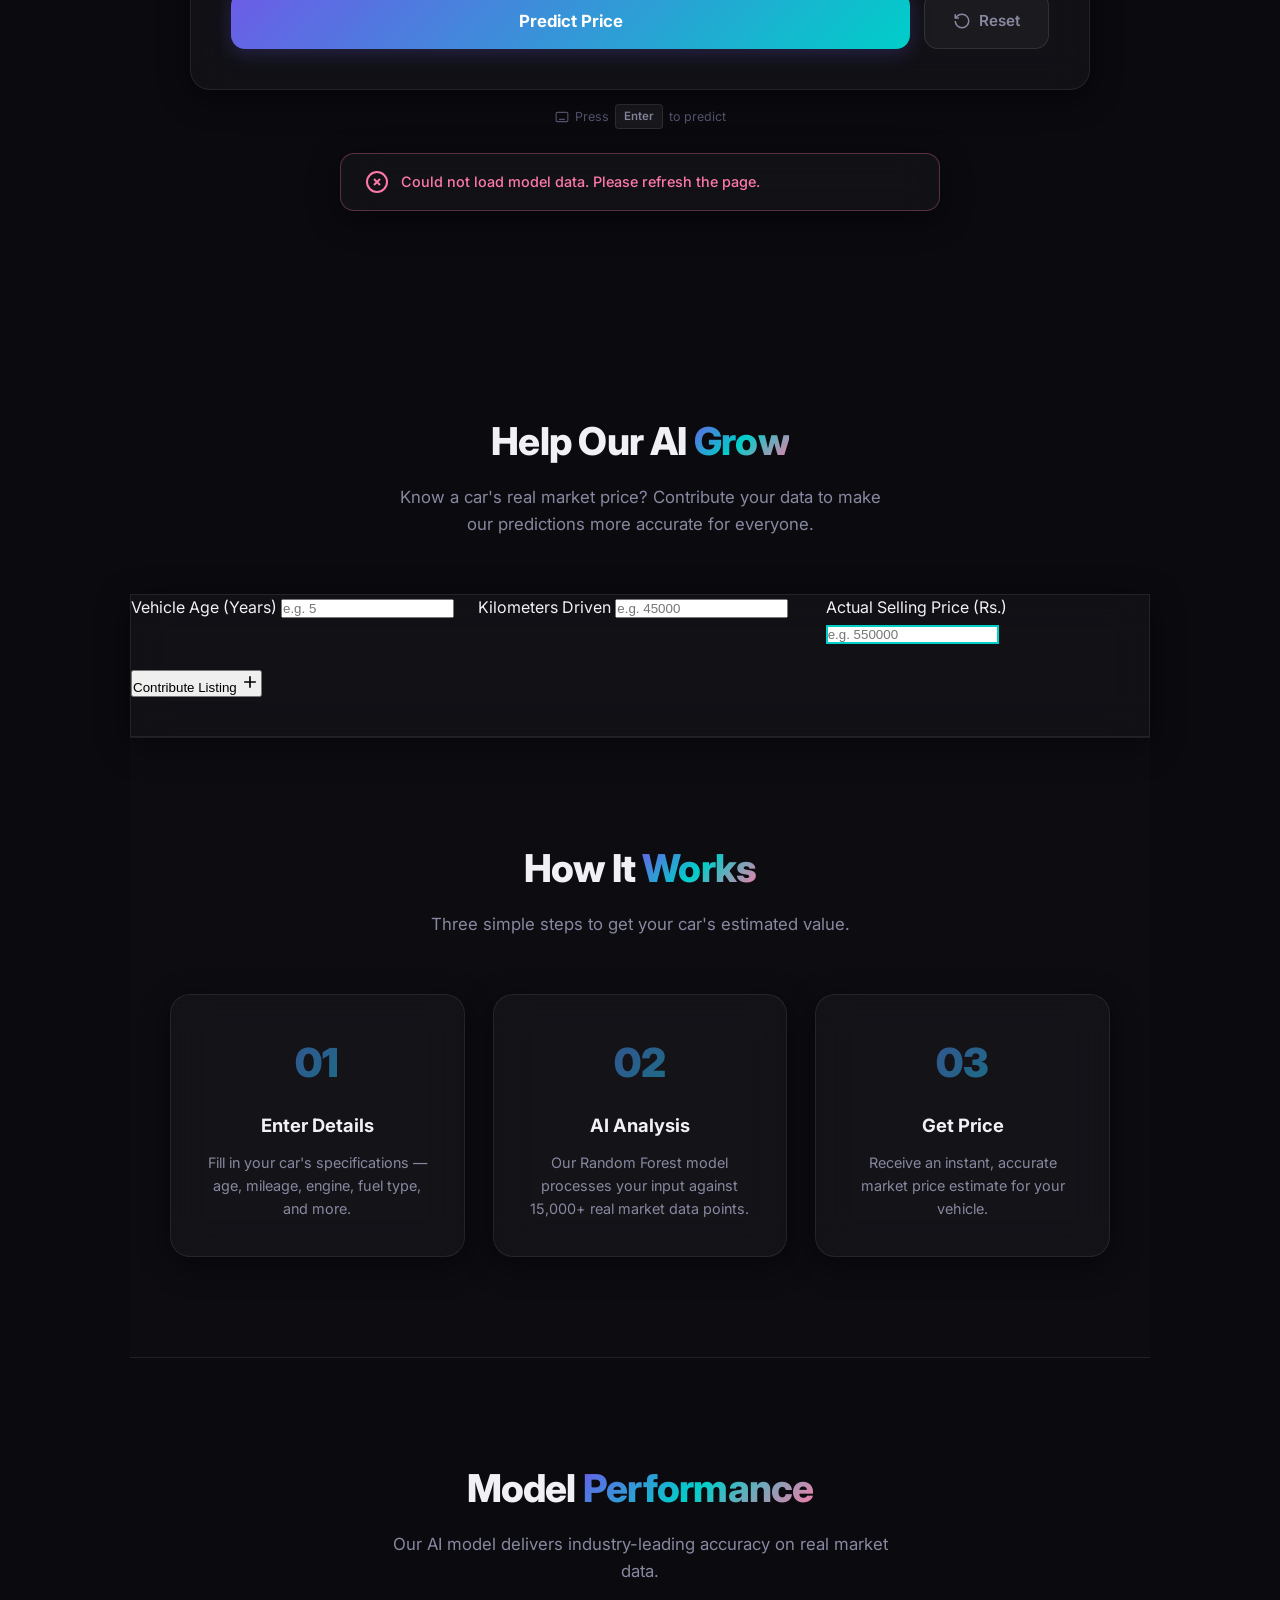
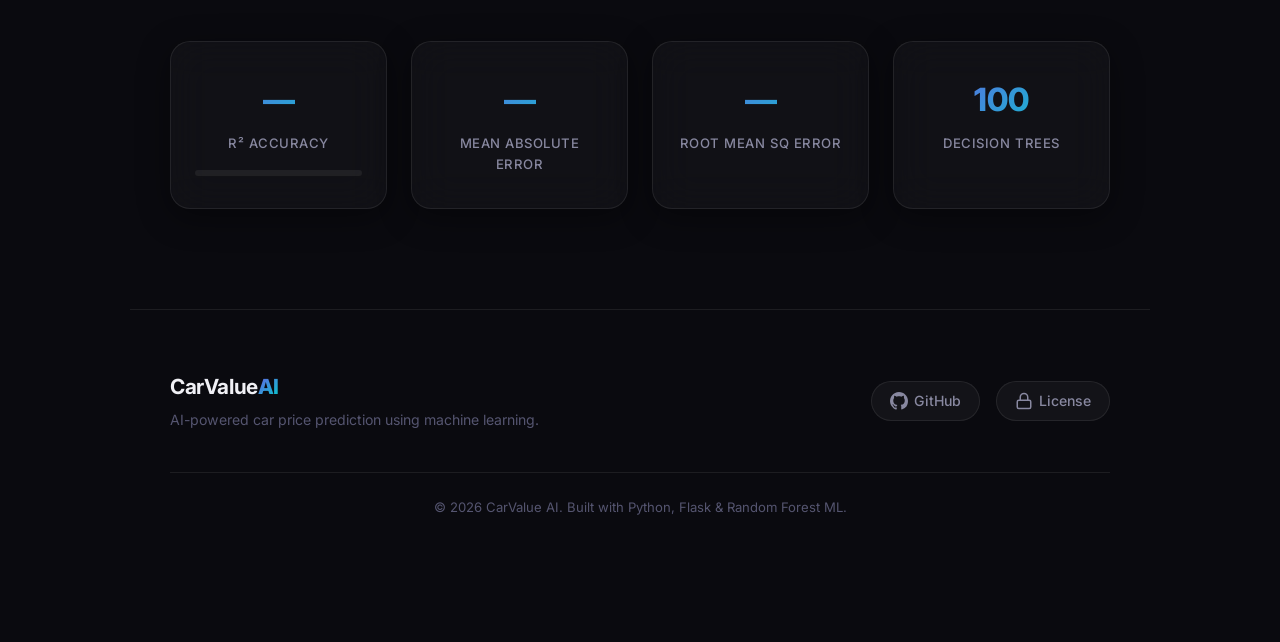
==== commit 2f06d593: "feat: create frontend user interface for car price prediction form" ====
--- a/templates/index.html
+++ b/templates/index.html
@@ -234,6 +234,41 @@
             </div>
         </div>
     </section>
+    
+    <!-- ========== CONTRIBUTE SECTION ========== -->
+    <section class="section" id="contribute">
+        <div class="section-header">
+            <h2 class="section-title">Help Our AI <span class="gradient-text">Grow</span></h2>
+            <p class="section-desc">Know a car's real market price? Contribute your data to make our predictions more accurate for everyone.</p>
+        </div>
+        <div class="glass contribute-container">
+            <form id="contribute-form" class="form-grid">
+                <!-- Most fields will be cloned from the main form in JS or manually added here -->
+                <div class="input-group">
+                    <label for="c_vehicle_age">Vehicle Age (Years)</label>
+                    <input type="number" id="c_vehicle_age" name="vehicle_age" placeholder="e.g. 5" required>
+                </div>
+                <div class="input-group">
+                    <label for="c_km_driven">Kilometers Driven</label>
+                    <input type="number" id="c_km_driven" name="km_driven" placeholder="e.g. 45000" required>
+                </div>
+                <div class="input-group">
+                    <label for="c_selling_price">Actual Selling Price (Rs.)</label>
+                    <input type="number" id="c_selling_price" name="selling_price" placeholder="e.g. 550000" required style="border: 2px solid var(--accent-2);">
+                </div>
+                <!-- Simplified for now, or I can add more fields if needed -->
+                <div class="form-actions" style="grid-column: 1 / -1;">
+                    <button type="submit" class="btn btn-primary" id="btn-contribute">
+                        <span>Contribute Listing</span>
+                        <svg width="20" height="20" viewBox="0 0 24 24" fill="none" stroke="currentColor" stroke-width="2"><title>Icon</title><path d="M12 5v14M5 12h14"/></svg>
+                    </button>
+                </div>
+            </form>
+            <div id="contribute-success" class="success-message" style="display:none; margin-top: 20px; color: var(--accent-2); text-align: center;">
+                <svg width="20" height="20" viewBox="0 0 24 24" fill="none" stroke="currentColor" stroke-width="2"><title>Icon</title><polyline points="20 6 9 17 4 12"/></svg>
+                Thank you! Your contribution has been saved and will be used to retrain our AI.
+            </div>
+        </div>
 
     <!-- ========== HOW IT WORKS ========== -->
     <section class="section section-alt" id="how-it-works">
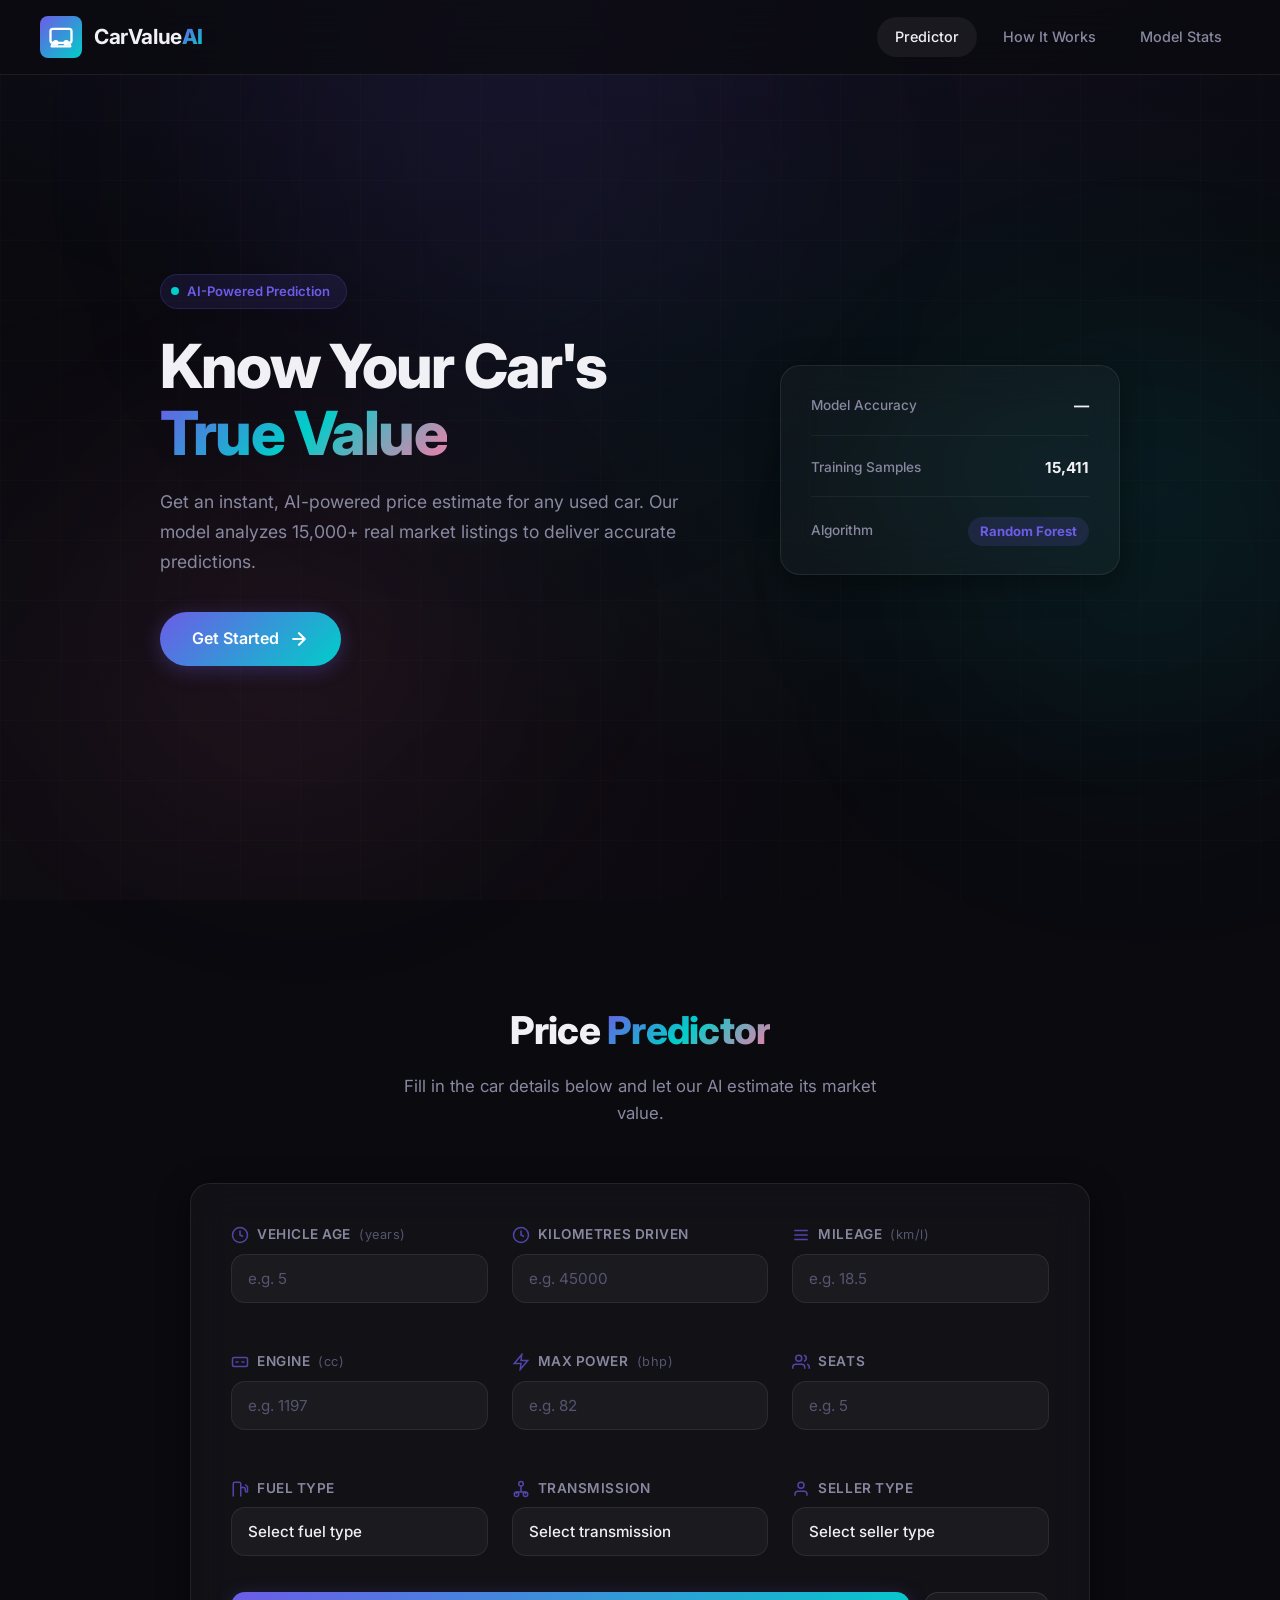
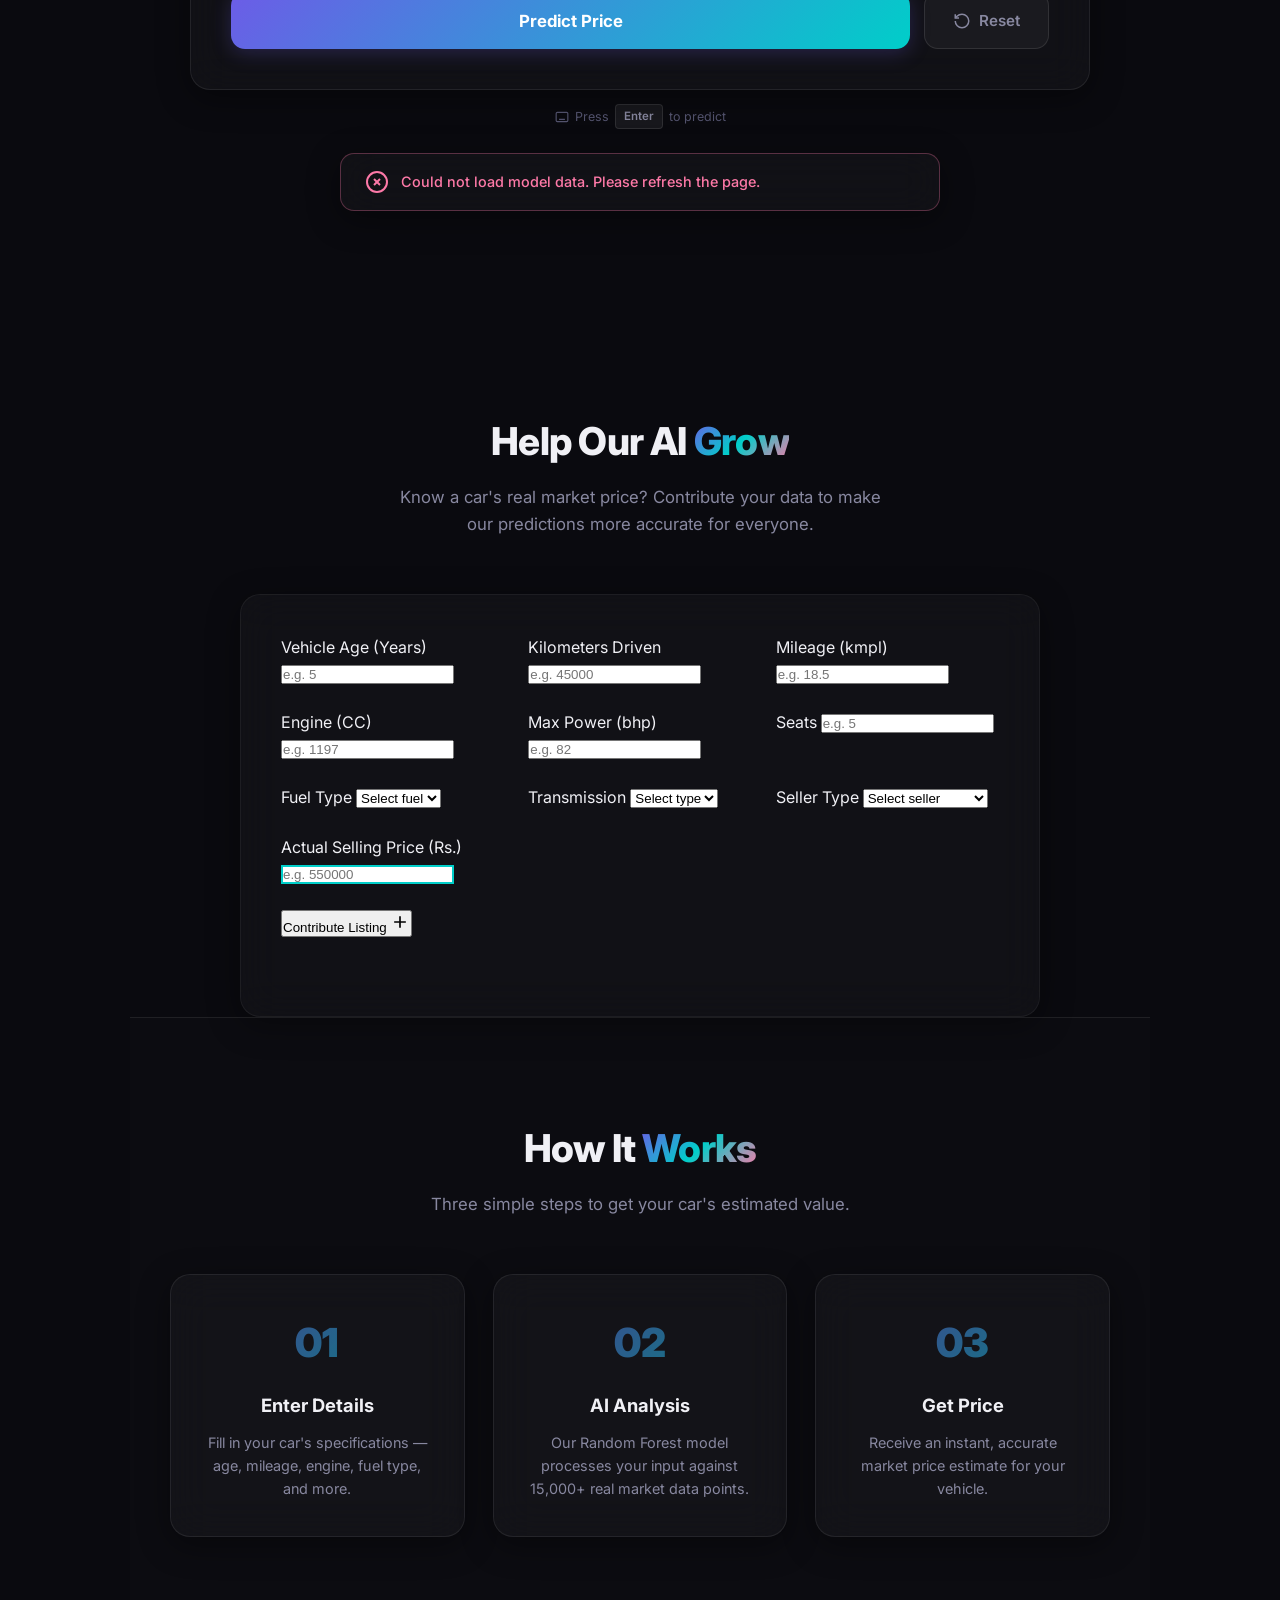
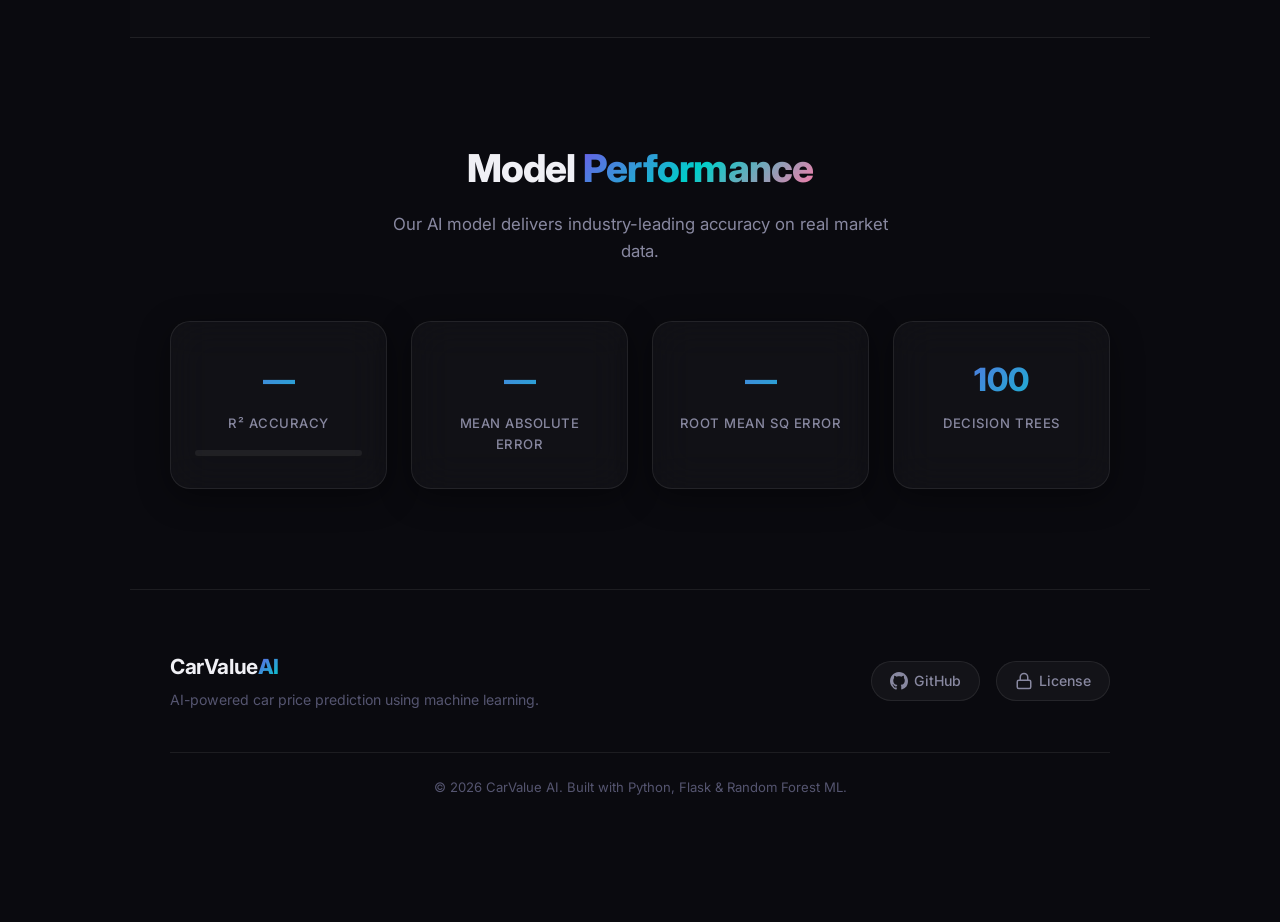
==== commit 6eebde84: "feat: expand contribution form with all required car attributes" ====
--- a/templates/index.html
+++ b/templates/index.html
@@ -243,7 +243,6 @@
         </div>
         <div class="glass contribute-container">
             <form id="contribute-form" class="form-grid">
-                <!-- Most fields will be cloned from the main form in JS or manually added here -->
                 <div class="input-group">
                     <label for="c_vehicle_age">Vehicle Age (Years)</label>
                     <input type="number" id="c_vehicle_age" name="vehicle_age" placeholder="e.g. 5" required>
@@ -253,10 +252,52 @@
                     <input type="number" id="c_km_driven" name="km_driven" placeholder="e.g. 45000" required>
                 </div>
                 <div class="input-group">
+                    <label for="c_mileage">Mileage (kmpl)</label>
+                    <input type="number" id="c_mileage" name="mileage" placeholder="e.g. 18.5" step="0.1" required>
+                </div>
+                <div class="input-group">
+                    <label for="c_engine">Engine (CC)</label>
+                    <input type="number" id="c_engine" name="engine" placeholder="e.g. 1197" required>
+                </div>
+                <div class="input-group">
+                    <label for="c_max_power">Max Power (bhp)</label>
+                    <input type="number" id="c_max_power" name="max_power" placeholder="e.g. 82" step="0.1" required>
+                </div>
+                <div class="input-group">
+                    <label for="c_seats">Seats</label>
+                    <input type="number" id="c_seats" name="seats" placeholder="e.g. 5" required>
+                </div>
+                <div class="input-group">
+                    <label for="c_fuel_type">Fuel Type</label>
+                    <select id="c_fuel_type" name="fuel_type" required>
+                        <option value="" disabled selected>Select fuel</option>
+                        <option value="Petrol">Petrol</option>
+                        <option value="Diesel">Diesel</option>
+                        <option value="CNG">CNG</option>
+                        <option value="LPG">LPG</option>
+                    </select>
+                </div>
+                <div class="input-group">
+                    <label for="c_transmission_type">Transmission</label>
+                    <select id="c_transmission_type" name="transmission_type" required>
+                        <option value="" disabled selected>Select type</option>
+                        <option value="Manual">Manual</option>
+                        <option value="Automatic">Automatic</option>
+                    </select>
+                </div>
+                <div class="input-group">
+                    <label for="c_seller_type">Seller Type</label>
+                    <select id="c_seller_type" name="seller_type" required>
+                        <option value="" disabled selected>Select seller</option>
+                        <option value="Individual">Individual</option>
+                        <option value="Dealer">Dealer</option>
+                        <option value="Trustmark Dealer">Trustmark Dealer</option>
+                    </select>
+                </div>
+                <div class="input-group" style="grid-column: span 1;">
                     <label for="c_selling_price">Actual Selling Price (Rs.)</label>
                     <input type="number" id="c_selling_price" name="selling_price" placeholder="e.g. 550000" required style="border: 2px solid var(--accent-2);">
                 </div>
-                <!-- Simplified for now, or I can add more fields if needed -->
                 <div class="form-actions" style="grid-column: 1 / -1;">
                     <button type="submit" class="btn btn-primary" id="btn-contribute">
                         <span>Contribute Listing</span>
--- a/static/css/style.css
+++ b/static/css/style.css
@@ -1008,6 +1008,33 @@
     }
 }
 
+/* ---------- Contribution Section ---------- */
+.contribute-container {
+    max-width: 800px;
+    margin: 0 auto;
+    padding: 40px;
+    border-radius: var(--radius-lg);
+    border: 1px solid rgba(255, 255, 255, 0.05);
+}
+
+.success-message {
+    display: flex;
+    align-items: center;
+    justify-content: center;
+    gap: 10px;
+    padding: 20px;
+    background: rgba(0, 206, 201, 0.1);
+    border-radius: var(--radius-md);
+    border: 1px solid rgba(0, 206, 201, 0.2);
+    animation: fadeIn 0.5s ease;
+}
+
+@keyframes fadeIn {
+    from { opacity: 0; transform: translateY(10px); }
+    to { opacity: 1; transform: translateY(0); }
+}
+
+
 
 /* ---------- Custom Scrollbar ---------- */
 ::-webkit-scrollbar {
